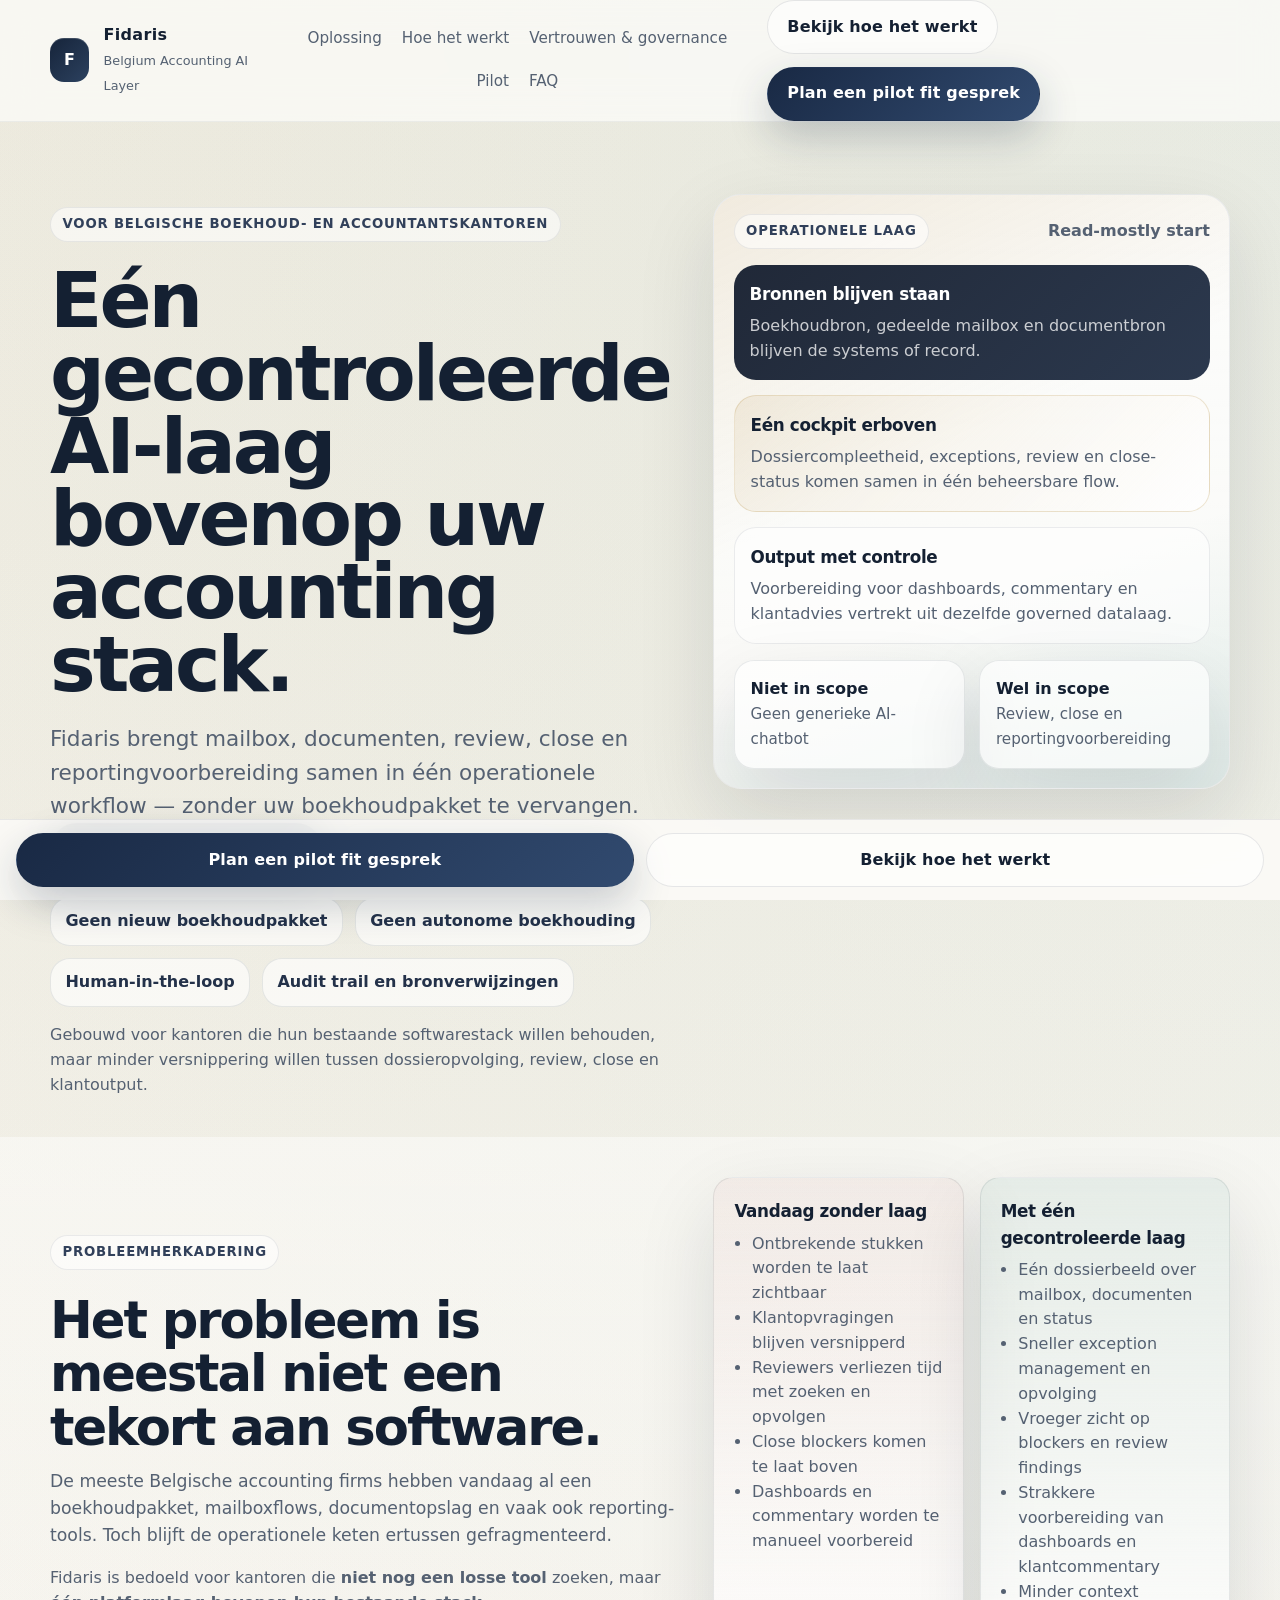
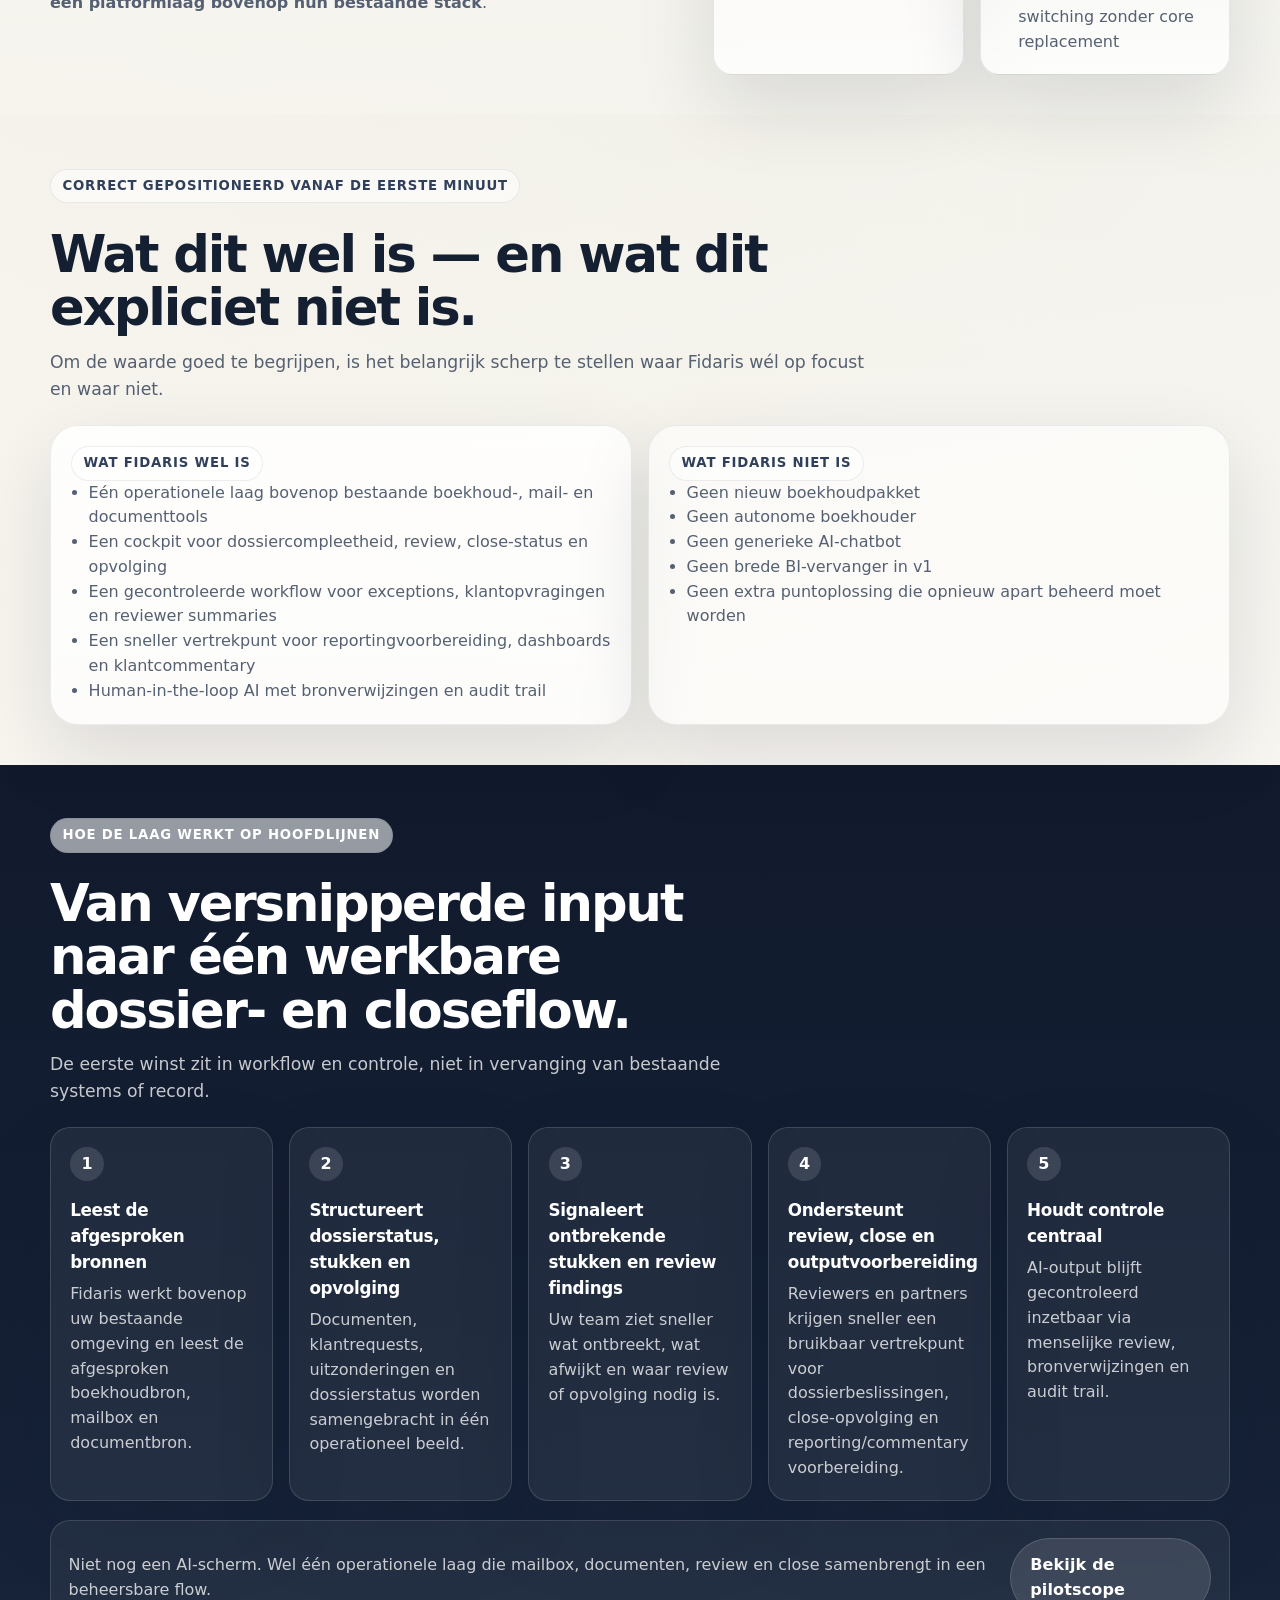
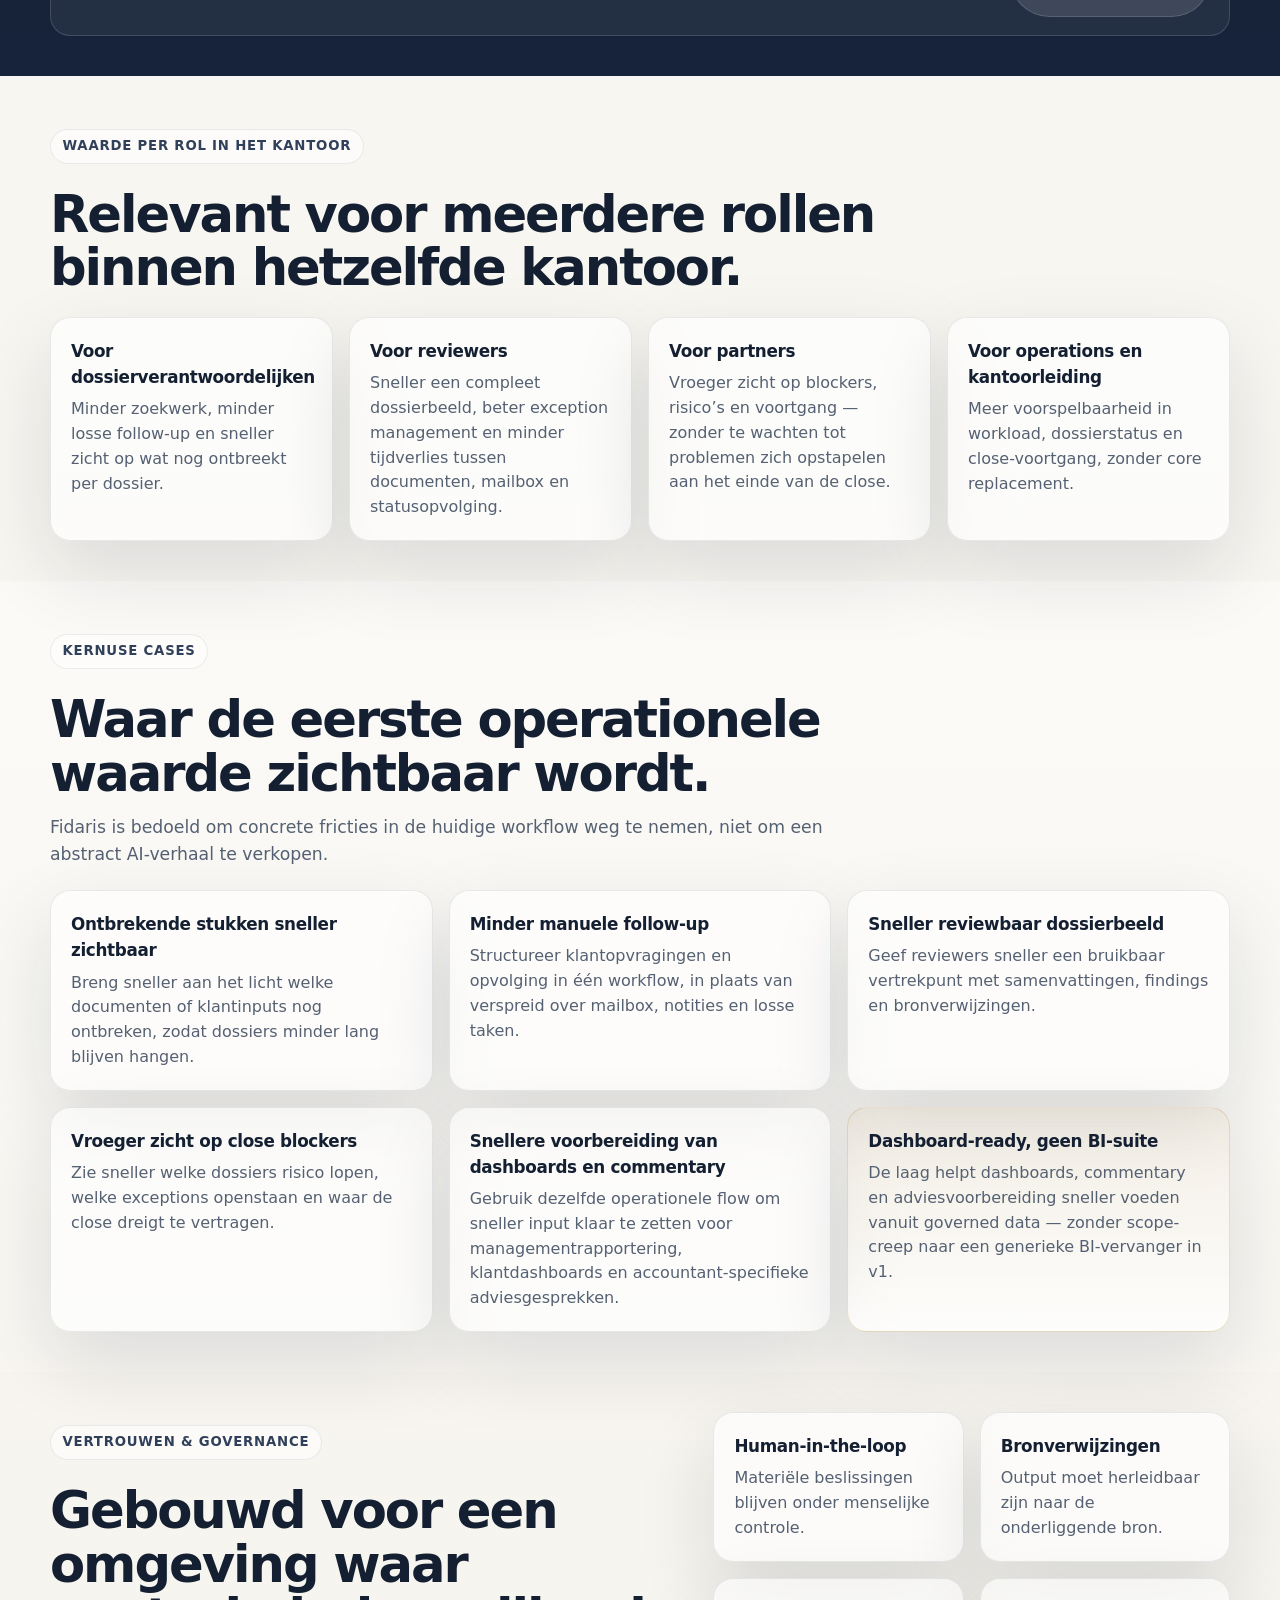
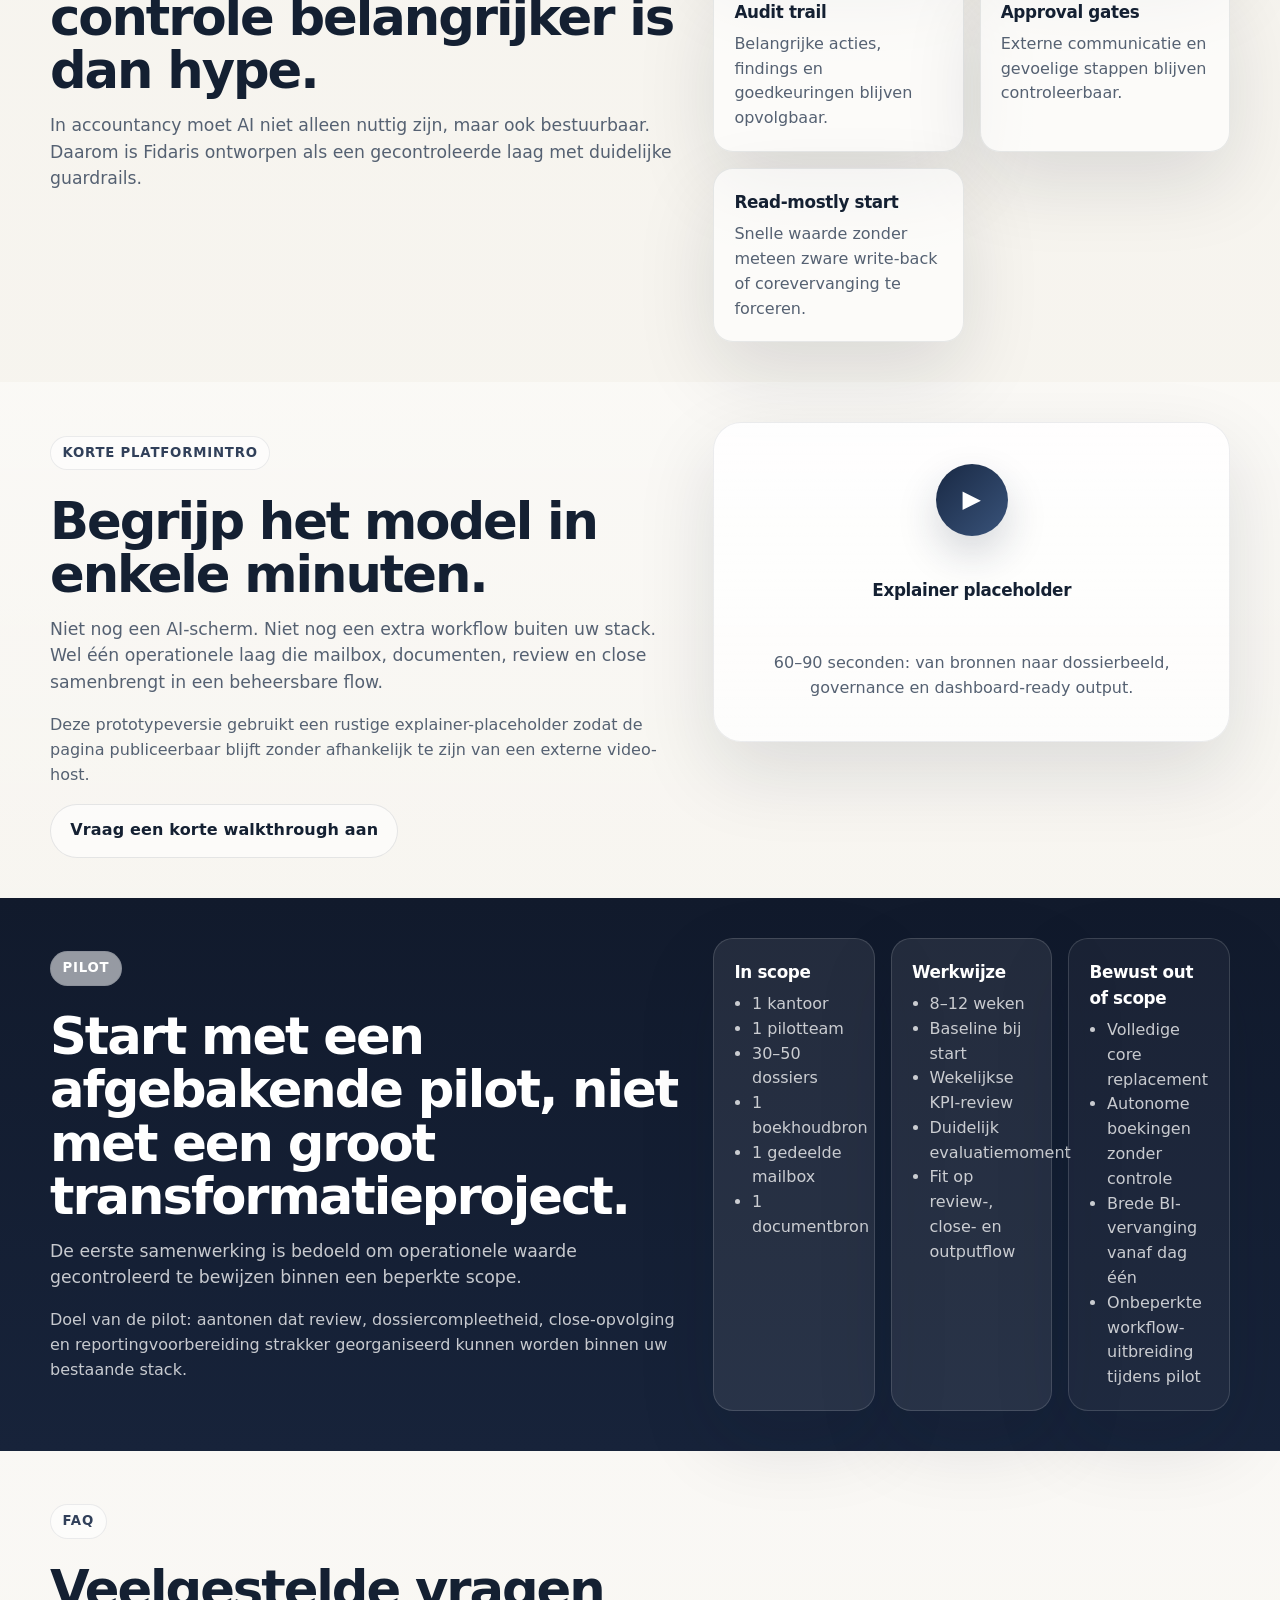
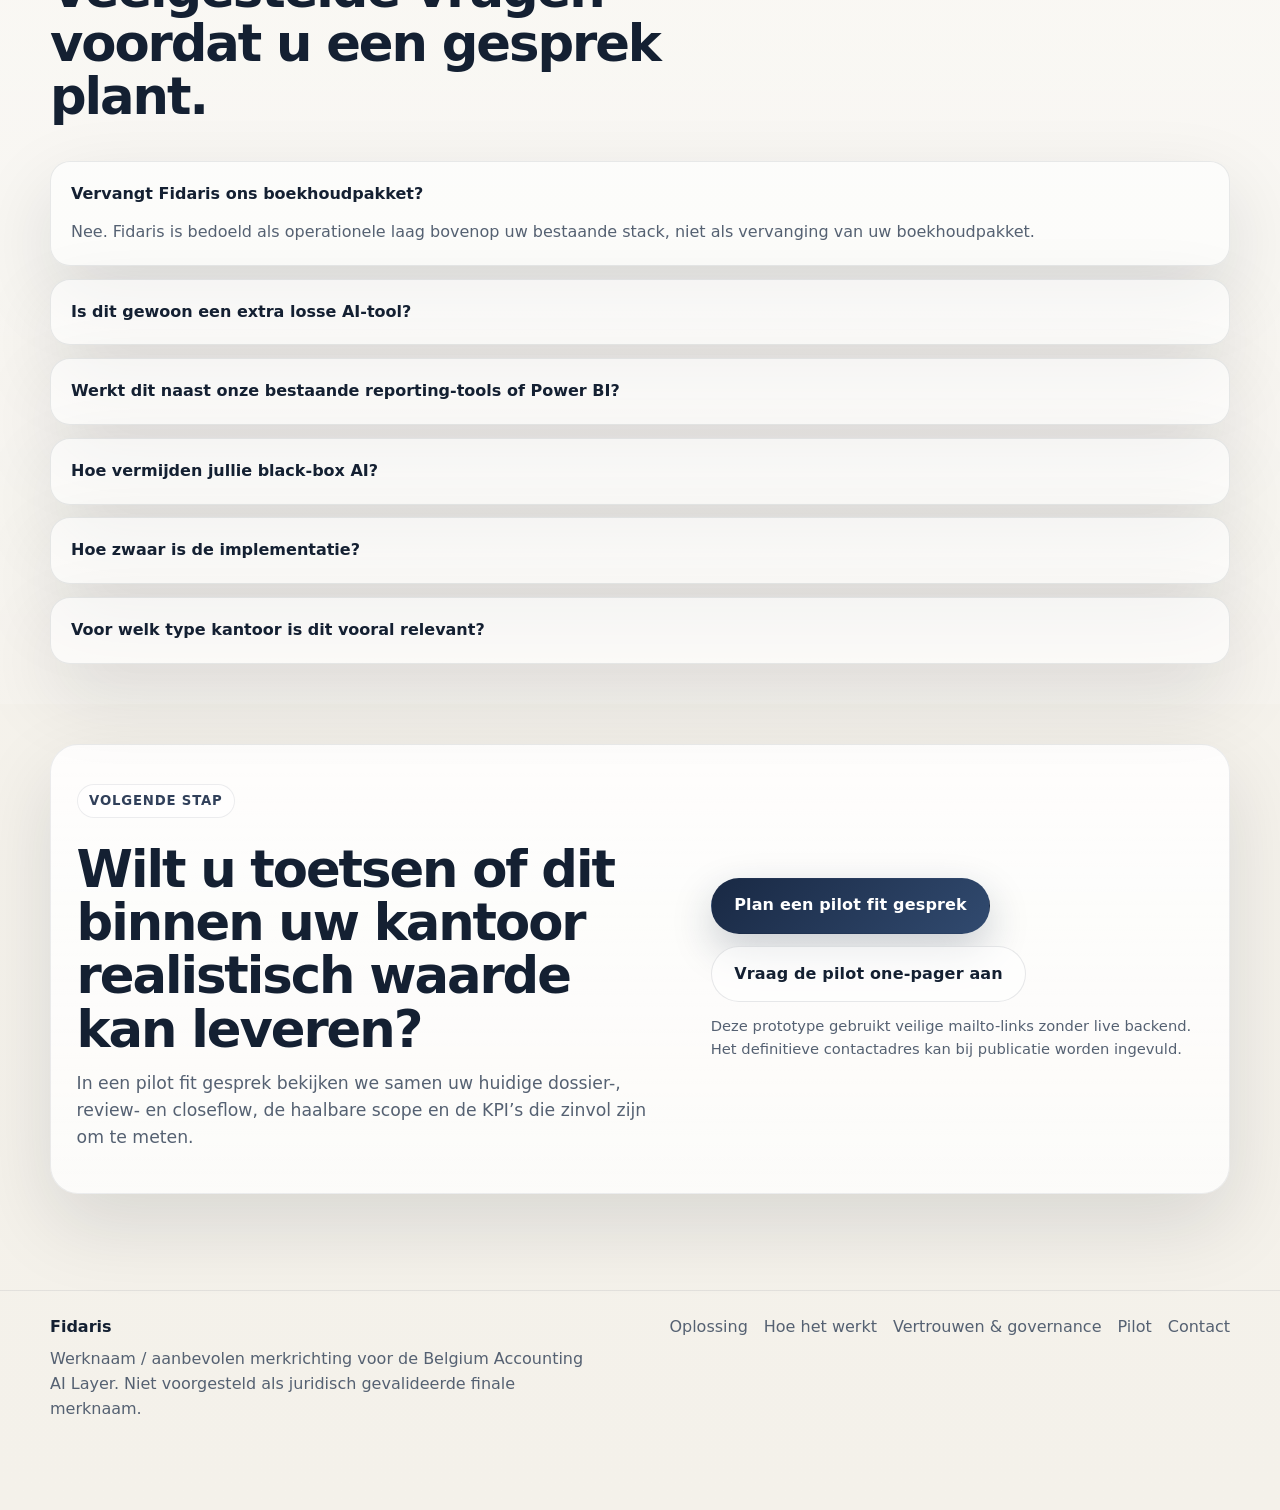
==== index.html @ 8fa81eef "Add Fidaris preview site and strategy assets" ====
<!DOCTYPE html>
<html lang="nl">
<head>
  <meta charset="UTF-8">
  <meta name="viewport" content="width=device-width, initial-scale=1.0">
  <title>Fidaris — België Accounting AI Layer</title>
  <meta name="description" content="Fidaris is de aanbevolen werknaam voor één gecontroleerde AI-laag bovenop de bestaande accounting stack van Belgische boekhoud- en accountantskantoren.">
  <meta name="robots" content="noindex, nofollow, noarchive, nosnippet, noimageindex, notranslate">
  <meta name="theme-color" content="#0d1526">
  <link rel="stylesheet" href="styles.css">
</head>
<body>
  <div class="page-shell">
    <header class="site-header">
      <div class="container header-inner">
        <a class="brand" href="#top" aria-label="Fidaris home">
          <span class="brand-mark">F</span>
          <span>
            <strong>Fidaris</strong>
            <small>Belgium Accounting AI Layer</small>
          </span>
        </a>
        <nav class="site-nav" aria-label="Hoofdnavigatie">
          <a href="#oplossing">Oplossing</a>
          <a href="#werking">Hoe het werkt</a>
          <a href="#governance">Vertrouwen &amp; governance</a>
          <a href="#pilot">Pilot</a>
          <a href="#faq">FAQ</a>
        </nav>
        <div class="header-cta-wrap">
          <a class="button button-secondary" href="#werking">Bekijk hoe het werkt</a>
          <a class="button button-primary" href="#contact">Plan een pilot fit gesprek</a>
        </div>
      </div>
    </header>

    <main id="top">
      <section class="hero-section">
        <div class="container hero-grid">
          <div class="hero-copy">
            <p class="eyebrow">Voor Belgische boekhoud- en accountantskantoren</p>
            <h1>Eén gecontroleerde AI-laag bovenop uw accounting stack.</h1>
            <p class="hero-lead">Fidaris brengt mailbox, documenten, review, close en reportingvoorbereiding samen in één operationele workflow — zonder uw boekhoudpakket te vervangen.</p>
            <div class="hero-actions">
              <a class="button button-primary" href="#contact">Plan een pilot fit gesprek</a>
              <a class="button button-secondary" href="#werking">Bekijk hoe het werkt</a>
            </div>
            <ul class="trust-strip" aria-label="Vertrouwenspunten">
              <li>Geen nieuw boekhoudpakket</li>
              <li>Geen autonome boekhouding</li>
              <li>Human-in-the-loop</li>
              <li>Audit trail en bronverwijzingen</li>
            </ul>
            <p class="hero-support">Gebouwd voor kantoren die hun bestaande softwarestack willen behouden, maar minder versnippering willen tussen dossieropvolging, review, close en klantoutput.</p>
          </div>
          <div class="hero-panel card-premium">
            <div class="signal-row">
              <span class="signal-label">Operationele laag</span>
              <span class="signal-value">Read-mostly start</span>
            </div>
            <div class="workflow-card-stack">
              <article class="mini-card mini-card-dark">
                <h2>Bronnen blijven staan</h2>
                <p>Boekhoudbron, gedeelde mailbox en documentbron blijven de systems of record.</p>
              </article>
              <article class="mini-card accent-card">
                <h2>Eén cockpit erboven</h2>
                <p>Dossiercompleetheid, exceptions, review en close-status komen samen in één beheersbare flow.</p>
              </article>
              <article class="mini-card mini-card-outline">
                <h2>Output met controle</h2>
                <p>Voorbereiding voor dashboards, commentary en klantadvies vertrekt uit dezelfde governed datalaag.</p>
              </article>
            </div>
            <div class="hero-proof-grid">
              <div>
                <strong>Niet in scope</strong>
                <span>Geen generieke AI-chatbot</span>
              </div>
              <div>
                <strong>Wel in scope</strong>
                <span>Review, close en reportingvoorbereiding</span>
              </div>
            </div>
          </div>
        </div>
      </section>

      <section class="section section-muted" id="oplossing">
        <div class="container split-section">
          <div>
            <p class="section-kicker">Probleemherkadering</p>
            <h2>Het probleem is meestal niet een tekort aan software.</h2>
            <p class="section-lead">De meeste Belgische accounting firms hebben vandaag al een boekhoudpakket, mailboxflows, documentopslag en vaak ook reporting-tools. Toch blijft de operationele keten ertussen gefragmenteerd.</p>
            <p class="section-body">Fidaris is bedoeld voor kantoren die <strong>niet nog een losse tool</strong> zoeken, maar <strong>één platformlaag bovenop hun bestaande stack</strong>.</p>
          </div>
          <div class="comparison-grid">
            <article class="comparison-card comparison-card-warning">
              <h3>Vandaag zonder laag</h3>
              <ul>
                <li>Ontbrekende stukken worden te laat zichtbaar</li>
                <li>Klantopvragingen blijven versnipperd</li>
                <li>Reviewers verliezen tijd met zoeken en opvolgen</li>
                <li>Close blockers komen te laat boven</li>
                <li>Dashboards en commentary worden te manueel voorbereid</li>
              </ul>
            </article>
            <article class="comparison-card comparison-card-success">
              <h3>Met één gecontroleerde laag</h3>
              <ul>
                <li>Eén dossierbeeld over mailbox, documenten en status</li>
                <li>Sneller exception management en opvolging</li>
                <li>Vroeger zicht op blockers en review findings</li>
                <li>Strakkere voorbereiding van dashboards en klantcommentary</li>
                <li>Minder context switching zonder core replacement</li>
              </ul>
            </article>
          </div>
        </div>
      </section>

      <section class="section">
        <div class="container">
          <div class="section-heading">
            <p class="section-kicker">Correct gepositioneerd vanaf de eerste minuut</p>
            <h2>Wat dit wel is — en wat dit expliciet niet is.</h2>
            <p class="section-lead">Om de waarde goed te begrijpen, is het belangrijk scherp te stellen waar Fidaris wél op focust en waar niet.</p>
          </div>
          <div class="is-isnot-grid">
            <article class="value-card card-premium">
              <span class="card-tag">Wat Fidaris wel is</span>
              <ul>
                <li>Eén operationele laag bovenop bestaande boekhoud-, mail- en documenttools</li>
                <li>Een cockpit voor dossiercompleetheid, review, close-status en opvolging</li>
                <li>Een gecontroleerde workflow voor exceptions, klantopvragingen en reviewer summaries</li>
                <li>Een sneller vertrekpunt voor reportingvoorbereiding, dashboards en klantcommentary</li>
                <li>Human-in-the-loop AI met bronverwijzingen en audit trail</li>
              </ul>
            </article>
            <article class="value-card card-premium card-plain">
              <span class="card-tag">Wat Fidaris niet is</span>
              <ul>
                <li>Geen nieuw boekhoudpakket</li>
                <li>Geen autonome boekhouder</li>
                <li>Geen generieke AI-chatbot</li>
                <li>Geen brede BI-vervanger in v1</li>
                <li>Geen extra puntoplossing die opnieuw apart beheerd moet worden</li>
              </ul>
            </article>
          </div>
        </div>
      </section>

      <section class="section section-dark" id="werking">
        <div class="container">
          <div class="section-heading narrow light-copy">
            <p class="section-kicker">Hoe de laag werkt op hoofdlijnen</p>
            <h2>Van versnipperde input naar één werkbare dossier- en closeflow.</h2>
            <p class="section-lead">De eerste winst zit in workflow en controle, niet in vervanging van bestaande systems of record.</p>
          </div>
          <div class="steps-grid">
            <article class="step-card">
              <span>1</span>
              <h3>Leest de afgesproken bronnen</h3>
              <p>Fidaris werkt bovenop uw bestaande omgeving en leest de afgesproken boekhoudbron, mailbox en documentbron.</p>
            </article>
            <article class="step-card">
              <span>2</span>
              <h3>Structureert dossierstatus, stukken en opvolging</h3>
              <p>Documenten, klantrequests, uitzonderingen en dossierstatus worden samengebracht in één operationeel beeld.</p>
            </article>
            <article class="step-card">
              <span>3</span>
              <h3>Signaleert ontbrekende stukken en review findings</h3>
              <p>Uw team ziet sneller wat ontbreekt, wat afwijkt en waar review of opvolging nodig is.</p>
            </article>
            <article class="step-card">
              <span>4</span>
              <h3>Ondersteunt review, close en outputvoorbereiding</h3>
              <p>Reviewers en partners krijgen sneller een bruikbaar vertrekpunt voor dossierbeslissingen, close-opvolging en reporting/commentary voorbereiding.</p>
            </article>
            <article class="step-card">
              <span>5</span>
              <h3>Houdt controle centraal</h3>
              <p>AI-output blijft gecontroleerd inzetbaar via menselijke review, bronverwijzingen en audit trail.</p>
            </article>
          </div>
          <div class="micro-cta-bar">
            <p>Niet nog een AI-scherm. Wel één operationele laag die mailbox, documenten, review en close samenbrengt in een beheersbare flow.</p>
            <a class="button button-light" href="#pilot">Bekijk de pilotscope</a>
          </div>
        </div>
      </section>

      <section class="section">
        <div class="container">
          <div class="section-heading">
            <p class="section-kicker">Waarde per rol in het kantoor</p>
            <h2>Relevant voor meerdere rollen binnen hetzelfde kantoor.</h2>
          </div>
          <div class="role-grid">
            <article class="role-card">
              <h3>Voor dossierverantwoordelijken</h3>
              <p>Minder zoekwerk, minder losse follow-up en sneller zicht op wat nog ontbreekt per dossier.</p>
            </article>
            <article class="role-card">
              <h3>Voor reviewers</h3>
              <p>Sneller een compleet dossierbeeld, beter exception management en minder tijdverlies tussen documenten, mailbox en statusopvolging.</p>
            </article>
            <article class="role-card">
              <h3>Voor partners</h3>
              <p>Vroeger zicht op blockers, risico’s en voortgang — zonder te wachten tot problemen zich opstapelen aan het einde van de close.</p>
            </article>
            <article class="role-card">
              <h3>Voor operations en kantoorleiding</h3>
              <p>Meer voorspelbaarheid in workload, dossierstatus en close-voortgang, zonder core replacement.</p>
            </article>
          </div>
        </div>
      </section>

      <section class="section section-muted">
        <div class="container">
          <div class="section-heading">
            <p class="section-kicker">Kernuse cases</p>
            <h2>Waar de eerste operationele waarde zichtbaar wordt.</h2>
            <p class="section-lead">Fidaris is bedoeld om concrete fricties in de huidige workflow weg te nemen, niet om een abstract AI-verhaal te verkopen.</p>
          </div>
          <div class="use-case-grid">
            <article class="use-case-card">
              <h3>Ontbrekende stukken sneller zichtbaar</h3>
              <p>Breng sneller aan het licht welke documenten of klantinputs nog ontbreken, zodat dossiers minder lang blijven hangen.</p>
            </article>
            <article class="use-case-card">
              <h3>Minder manuele follow-up</h3>
              <p>Structureer klantopvragingen en opvolging in één workflow, in plaats van verspreid over mailbox, notities en losse taken.</p>
            </article>
            <article class="use-case-card">
              <h3>Sneller reviewbaar dossierbeeld</h3>
              <p>Geef reviewers sneller een bruikbaar vertrekpunt met samenvattingen, findings en bronverwijzingen.</p>
            </article>
            <article class="use-case-card">
              <h3>Vroeger zicht op close blockers</h3>
              <p>Zie sneller welke dossiers risico lopen, welke exceptions openstaan en waar de close dreigt te vertragen.</p>
            </article>
            <article class="use-case-card">
              <h3>Snellere voorbereiding van dashboards en commentary</h3>
              <p>Gebruik dezelfde operationele flow om sneller input klaar te zetten voor managementrapportering, klantdashboards en accountant-specifieke adviesgesprekken.</p>
            </article>
            <article class="use-case-card use-case-card-highlight">
              <h3>Dashboard-ready, geen BI-suite</h3>
              <p>De laag helpt dashboards, commentary en adviesvoorbereiding sneller voeden vanuit governed data — zonder scope-creep naar een generieke BI-vervanger in v1.</p>
            </article>
          </div>
        </div>
      </section>

      <section class="section" id="governance">
        <div class="container governance-layout">
          <div>
            <p class="section-kicker">Vertrouwen &amp; governance</p>
            <h2>Gebouwd voor een omgeving waar controle belangrijker is dan hype.</h2>
            <p class="section-lead">In accountancy moet AI niet alleen nuttig zijn, maar ook bestuurbaar. Daarom is Fidaris ontworpen als een gecontroleerde laag met duidelijke guardrails.</p>
          </div>
          <div class="governance-grid">
            <article class="governance-card">
              <h3>Human-in-the-loop</h3>
              <p>Materiële beslissingen blijven onder menselijke controle.</p>
            </article>
            <article class="governance-card">
              <h3>Bronverwijzingen</h3>
              <p>Output moet herleidbaar zijn naar de onderliggende bron.</p>
            </article>
            <article class="governance-card">
              <h3>Audit trail</h3>
              <p>Belangrijke acties, findings en goedkeuringen blijven opvolgbaar.</p>
            </article>
            <article class="governance-card">
              <h3>Approval gates</h3>
              <p>Externe communicatie en gevoelige stappen blijven controleerbaar.</p>
            </article>
            <article class="governance-card">
              <h3>Read-mostly start</h3>
              <p>Snelle waarde zonder meteen zware write-back of corevervanging te forceren.</p>
            </article>
          </div>
        </div>
      </section>

      <section class="section section-muted video-section">
        <div class="container video-layout">
          <div>
            <p class="section-kicker">Korte platformintro</p>
            <h2>Begrijp het model in enkele minuten.</h2>
            <p class="section-lead">Niet nog een AI-scherm. Niet nog een extra workflow buiten uw stack. Wel één operationele laag die mailbox, documenten, review en close samenbrengt in een beheersbare flow.</p>
            <p class="section-body">Deze prototypeversie gebruikt een rustige explainer-placeholder zodat de pagina publiceerbaar blijft zonder afhankelijk te zijn van een externe video-host.</p>
            <a class="button button-secondary" href="#contact">Vraag een korte walkthrough aan</a>
          </div>
          <div class="video-placeholder card-premium" aria-label="Placeholder voor explainer video">
            <div class="video-play">▶</div>
            <strong>Explainer placeholder</strong>
            <span>60–90 seconden: van bronnen naar dossierbeeld, governance en dashboard-ready output.</span>
          </div>
        </div>
      </section>

      <section class="section section-dark" id="pilot">
        <div class="container pilot-layout">
          <div class="light-copy">
            <p class="section-kicker">Pilot</p>
            <h2>Start met een afgebakende pilot, niet met een groot transformatieproject.</h2>
            <p class="section-lead">De eerste samenwerking is bedoeld om operationele waarde gecontroleerd te bewijzen binnen een beperkte scope.</p>
            <p class="section-body">Doel van de pilot: aantonen dat review, dossiercompleetheid, close-opvolging en reportingvoorbereiding strakker georganiseerd kunnen worden binnen uw bestaande stack.</p>
          </div>
          <div class="pilot-card-grid">
            <article class="pilot-card">
              <strong>In scope</strong>
              <ul>
                <li>1 kantoor</li>
                <li>1 pilotteam</li>
                <li>30–50 dossiers</li>
                <li>1 boekhoudbron</li>
                <li>1 gedeelde mailbox</li>
                <li>1 documentbron</li>
              </ul>
            </article>
            <article class="pilot-card">
              <strong>Werkwijze</strong>
              <ul>
                <li>8–12 weken</li>
                <li>Baseline bij start</li>
                <li>Wekelijkse KPI-review</li>
                <li>Duidelijk evaluatiemoment</li>
                <li>Fit op review-, close- en outputflow</li>
              </ul>
            </article>
            <article class="pilot-card pilot-card-out">
              <strong>Bewust out of scope</strong>
              <ul>
                <li>Volledige core replacement</li>
                <li>Autonome boekingen zonder controle</li>
                <li>Brede BI-vervanging vanaf dag één</li>
                <li>Onbeperkte workflow-uitbreiding tijdens pilot</li>
              </ul>
            </article>
          </div>
        </div>
      </section>

      <section class="section section-muted" id="faq">
        <div class="container faq-layout">
          <div class="section-heading narrow">
            <p class="section-kicker">FAQ</p>
            <h2>Veelgestelde vragen voordat u een gesprek plant.</h2>
          </div>
          <div class="faq-list">
            <details open>
              <summary>Vervangt Fidaris ons boekhoudpakket?</summary>
              <p>Nee. Fidaris is bedoeld als operationele laag bovenop uw bestaande stack, niet als vervanging van uw boekhoudpakket.</p>
            </details>
            <details>
              <summary>Is dit gewoon een extra losse AI-tool?</summary>
              <p>Nee. De propositie is net om minder versnippering te creëren door mailbox, documenten, review en close in één workflow samen te brengen.</p>
            </details>
            <details>
              <summary>Werkt dit naast onze bestaande reporting-tools of Power BI?</summary>
              <p>Ja. In v1 positioneren we Fidaris niet als brede BI-vervanger, maar als laag die de input naar dashboards en commentary sneller en consistenter helpt voorbereiden.</p>
            </details>
            <details>
              <summary>Hoe vermijden jullie black-box AI?</summary>
              <p>Door te werken met human-in-the-loop, bronverwijzingen, audit trail, approval flows en een gecontroleerde scope.</p>
            </details>
            <details>
              <summary>Hoe zwaar is de implementatie?</summary>
              <p>De eerste stap is bewust beperkt: 1 team, 30–50 dossiers, 1 bron per type en een afgebakende pilot van 8–12 weken.</p>
            </details>
            <details>
              <summary>Voor welk type kantoor is dit vooral relevant?</summary>
              <p>Voor Belgische boekhoud- en accountantskantoren met een bestaande stack die review-, close- en opvolgingsfrictie willen verminderen zonder core replacement.</p>
            </details>
          </div>
        </div>
      </section>

      <section class="section final-cta-section" id="contact">
        <div class="container final-cta-layout card-premium">
          <div>
            <p class="section-kicker">Volgende stap</p>
            <h2>Wilt u toetsen of dit binnen uw kantoor realistisch waarde kan leveren?</h2>
            <p class="section-lead">In een pilot fit gesprek bekijken we samen uw huidige dossier-, review- en closeflow, de haalbare scope en de KPI’s die zinvol zijn om te meten.</p>
          </div>
          <div class="final-cta-actions">
            <a class="button button-primary button-large" href="mailto:?subject=Pilot%20fit%20gesprek%20Fidaris&body=Wij%20willen%20graag%20een%20pilot%20fit%20gesprek%20inplannen.">Plan een pilot fit gesprek</a>
            <a class="button button-secondary button-large" href="mailto:?subject=Pilot%20one-pager%20Fidaris&body=Graag%20ontvangen%20wij%20de%20pilot%20one-pager.">Vraag de pilot one-pager aan</a>
            <p class="contact-note">Deze prototype gebruikt veilige mailto-links zonder live backend. Het definitieve contactadres kan bij publicatie worden ingevuld.</p>
          </div>
        </div>
      </section>
    </main>

    <footer class="site-footer">
      <div class="container footer-inner">
        <div>
          <strong>Fidaris</strong>
          <p>Werknaam / aanbevolen merkrichting voor de Belgium Accounting AI Layer. Niet voorgesteld als juridisch gevalideerde finale merknaam.</p>
        </div>
        <div class="footer-links">
          <a href="#oplossing">Oplossing</a>
          <a href="#werking">Hoe het werkt</a>
          <a href="#governance">Vertrouwen &amp; governance</a>
          <a href="#pilot">Pilot</a>
          <a href="#contact">Contact</a>
        </div>
      </div>
      <div class="deploy-marker" aria-hidden="true">deploy-marker-2026-06-07-fidaris-v1</div>
    </footer>

    <div class="sticky-mobile-cta">
      <a class="button button-primary" href="#contact">Plan een pilot fit gesprek</a>
      <a class="button button-secondary" href="#werking">Bekijk hoe het werkt</a>
    </div>
  </div>
</body>
</html>
---- styles.css ----
:root {
  --bg: #f4f1ea;
  --surface: rgba(255, 255, 255, 0.72);
  --surface-strong: #ffffff;
  --surface-soft: #f7f3ed;
  --surface-dark: #111a2c;
  --surface-dark-2: #17233a;
  --text: #142032;
  --muted: #556172;
  --muted-light: #93a0b2;
  --line: rgba(20, 32, 50, 0.09);
  --line-light: rgba(255, 255, 255, 0.14);
  --gold: #b99247;
  --gold-soft: rgba(185, 146, 71, 0.14);
  --teal: #2c8477;
  --teal-soft: rgba(44, 132, 119, 0.12);
  --danger-soft: rgba(184, 73, 73, 0.1);
  --shadow: 0 30px 80px rgba(13, 21, 38, 0.12);
  --radius-lg: 28px;
  --radius-md: 20px;
  --radius-sm: 14px;
  --container: 1180px;
}

* {
  box-sizing: border-box;
}

html {
  scroll-behavior: smooth;
}

body {
  margin: 0;
  font-family: Inter, ui-sans-serif, system-ui, -apple-system, BlinkMacSystemFont, "Segoe UI", sans-serif;
  color: var(--text);
  background:
    radial-gradient(circle at top left, rgba(185, 146, 71, 0.12), transparent 36%),
    radial-gradient(circle at top right, rgba(44, 132, 119, 0.08), transparent 30%),
    linear-gradient(180deg, #fbfaf7 0%, var(--bg) 100%);
  line-height: 1.55;
}

img {
  max-width: 100%;
}

a {
  color: inherit;
  text-decoration: none;
}

button,
input,
textarea,
select {
  font: inherit;
}

.page-shell {
  position: relative;
}

.container {
  width: min(calc(100% - 2rem), var(--container));
  margin: 0 auto;
}

.site-header {
  position: sticky;
  top: 0;
  z-index: 30;
  backdrop-filter: blur(18px);
  background: rgba(251, 250, 247, 0.82);
  border-bottom: 1px solid rgba(20, 32, 50, 0.06);
}

.header-inner {
  display: flex;
  align-items: center;
  justify-content: space-between;
  gap: 1rem;
  min-height: 84px;
}

.brand {
  display: inline-flex;
  align-items: center;
  gap: 0.9rem;
  min-width: 0;
}

.brand strong {
  display: block;
  font-size: 1rem;
  letter-spacing: 0.02em;
}

.brand small {
  color: var(--muted);
  font-size: 0.8rem;
}

.brand-mark {
  width: 44px;
  height: 44px;
  display: grid;
  place-items: center;
  border-radius: 14px;
  background: linear-gradient(135deg, #16243a 0%, #2c415f 100%);
  color: #fff;
  font-weight: 800;
  box-shadow: inset 0 1px 0 rgba(255,255,255,0.15);
}

.site-nav {
  display: inline-flex;
  align-items: center;
  gap: 1.25rem;
  flex-wrap: wrap;
  justify-content: center;
}

.site-nav a {
  color: var(--muted);
  font-size: 0.95rem;
}

.site-nav a:hover,
.footer-links a:hover {
  color: var(--text);
}

.header-cta-wrap,
.hero-actions,
.final-cta-actions,
.sticky-mobile-cta {
  display: flex;
  gap: 0.8rem;
  flex-wrap: wrap;
}

.button {
  display: inline-flex;
  align-items: center;
  justify-content: center;
  min-height: 50px;
  padding: 0.85rem 1.2rem;
  border-radius: 999px;
  border: 1px solid transparent;
  font-weight: 700;
  letter-spacing: 0.01em;
  transition: transform 140ms ease, box-shadow 140ms ease, border-color 140ms ease, background 140ms ease;
}

.button:hover {
  transform: translateY(-1px);
}

.button-primary {
  background: linear-gradient(135deg, #192944 0%, #314a6f 100%);
  color: #fff;
  box-shadow: 0 16px 40px rgba(25, 41, 68, 0.22);
}

.button-secondary {
  background: rgba(255, 255, 255, 0.58);
  color: var(--text);
  border-color: rgba(20, 32, 50, 0.1);
}

.button-light {
  background: rgba(255, 255, 255, 0.12);
  color: #fff;
  border-color: rgba(255,255,255,0.14);
}

.button-large {
  min-height: 56px;
  padding-inline: 1.4rem;
}

.hero-section {
  padding: 4.5rem 0 2.5rem;
}

.hero-grid,
.split-section,
.video-layout,
.pilot-layout,
.final-cta-layout,
.governance-layout {
  display: grid;
  grid-template-columns: minmax(0, 1.1fr) minmax(320px, 0.9fr);
  gap: 2rem;
  align-items: start;
}

.hero-copy h1,
.section h2 {
  margin: 0;
  letter-spacing: -0.04em;
}

.hero-copy h1 {
  font-size: clamp(2.7rem, 6vw, 5.3rem);
  line-height: 0.95;
  max-width: 12ch;
  margin-top: 0.6rem;
}

.hero-lead,
.section-lead,
.section-body,
.hero-support,
.site-footer p,
.contact-note,
summary,
details p {
  color: var(--muted);
}

.hero-lead {
  font-size: clamp(1.1rem, 2vw, 1.35rem);
  max-width: 38rem;
  margin: 1.25rem 0 0;
}

.hero-support {
  margin: 1rem 0 0;
  max-width: 42rem;
}

.eyebrow,
.section-kicker,
.card-tag,
.signal-label {
  display: inline-flex;
  align-items: center;
  gap: 0.45rem;
  padding: 0.38rem 0.72rem;
  border-radius: 999px;
  background: rgba(255,255,255,0.56);
  border: 1px solid rgba(20, 32, 50, 0.08);
  color: #31405a;
  font-size: 0.83rem;
  font-weight: 700;
  letter-spacing: 0.06em;
  text-transform: uppercase;
}

.trust-strip {
  list-style: none;
  padding: 0;
  margin: 1.25rem 0 0;
  display: flex;
  flex-wrap: wrap;
  gap: 0.75rem;
}

.trust-strip li,
.hero-proof-grid div,
.governance-card,
.role-card,
.use-case-card,
.pilot-card,
.faq-list details,
.comparison-card,
.step-card {
  border: 1px solid var(--line);
  border-radius: var(--radius-md);
  background: rgba(255, 255, 255, 0.62);
  box-shadow: var(--shadow);
}

.trust-strip li {
  padding: 0.7rem 0.9rem;
  font-weight: 600;
  color: #233149;
  box-shadow: none;
}

.card-premium {
  border: 1px solid rgba(20, 32, 50, 0.08);
  border-radius: var(--radius-lg);
  background: linear-gradient(180deg, rgba(255,255,255,0.86) 0%, rgba(255,255,255,0.72) 100%);
  box-shadow: var(--shadow);
}

.hero-panel {
  padding: 1.2rem;
  position: relative;
  overflow: hidden;
}

.hero-panel::before {
  content: "";
  position: absolute;
  inset: 0;
  background: linear-gradient(155deg, rgba(185, 146, 71, 0.16), transparent 44%), linear-gradient(340deg, rgba(44, 132, 119, 0.12), transparent 36%);
  pointer-events: none;
}

.signal-row,
.hero-proof-grid {
  position: relative;
  z-index: 1;
}

.signal-row {
  display: flex;
  justify-content: space-between;
  align-items: center;
  gap: 1rem;
  margin-bottom: 1rem;
}

.signal-value {
  color: var(--muted);
  font-weight: 600;
}

.workflow-card-stack {
  position: relative;
  z-index: 1;
  display: grid;
  gap: 0.9rem;
}

.mini-card {
  padding: 1rem 1rem 1.05rem;
  border-radius: 22px;
}

.mini-card h2,
.value-card h3,
.role-card h3,
.use-case-card h3,
.comparison-card h3,
.step-card h3,
.governance-card h3,
.pilot-card strong,
.video-placeholder strong {
  margin: 0 0 0.45rem;
  font-size: 1.05rem;
  letter-spacing: -0.02em;
}

.mini-card p,
.value-card li,
.role-card p,
.use-case-card p,
.comparison-card li,
.step-card p,
.governance-card p,
.pilot-card li,
.video-placeholder span {
  margin: 0;
  color: var(--muted);
}

.mini-card-dark {
  background: linear-gradient(135deg, rgba(19, 28, 45, 0.94), rgba(26, 40, 63, 0.92));
  color: #fff;
}

.mini-card-dark p {
  color: rgba(255,255,255,0.76);
}

.accent-card {
  background: linear-gradient(135deg, rgba(185, 146, 71, 0.12), rgba(255, 255, 255, 0.82));
  border: 1px solid rgba(185, 146, 71, 0.24);
}

.mini-card-outline {
  background: rgba(255, 255, 255, 0.55);
  border: 1px solid rgba(20, 32, 50, 0.08);
}

.hero-proof-grid {
  display: grid;
  grid-template-columns: repeat(2, minmax(0, 1fr));
  gap: 0.9rem;
  margin-top: 1rem;
}

.hero-proof-grid div {
  padding: 1rem;
}

.hero-proof-grid strong,
.pilot-card strong {
  display: block;
}

.hero-proof-grid span {
  color: var(--muted);
  font-size: 0.95rem;
}

.section {
  padding: 2.5rem 0;
}

.section-muted {
  background: linear-gradient(180deg, rgba(255,255,255,0.46) 0%, rgba(255,255,255,0.16) 100%);
}

.section-dark {
  background: linear-gradient(180deg, var(--surface-dark) 0%, var(--surface-dark-2) 100%);
  color: #fff;
}

.light-copy .section-kicker,
.section-dark .section-kicker,
.button-light,
.section-dark .step-card,
.section-dark .micro-cta-bar,
.section-dark .pilot-card {
  color: #fff;
}

.light-copy .section-lead,
.light-copy .section-body,
.section-dark .step-card p,
.section-dark .pilot-card li,
.section-dark .micro-cta-bar p {
  color: rgba(255,255,255,0.76);
}

.section-heading {
  max-width: 52rem;
  margin-bottom: 1.4rem;
}

.section-heading.narrow {
  max-width: 44rem;
}

.section h2 {
  font-size: clamp(2rem, 4vw, 3.3rem);
  line-height: 1.04;
  margin-top: 0.7rem;
}

.section-lead {
  font-size: 1.08rem;
  margin-top: 0.9rem;
}

.section-body {
  margin-top: 0.9rem;
}

.split-section {
  align-items: center;
}

.comparison-grid,
.is-isnot-grid,
.role-grid,
.use-case-grid,
.governance-grid,
.pilot-card-grid {
  display: grid;
  gap: 1rem;
}

.comparison-grid,
.is-isnot-grid {
  grid-template-columns: repeat(2, minmax(0, 1fr));
}

.role-grid,
.use-case-grid {
  grid-template-columns: repeat(4, minmax(0, 1fr));
}

.use-case-grid {
  grid-template-columns: repeat(3, minmax(0, 1fr));
}

.governance-grid {
  grid-template-columns: repeat(2, minmax(0, 1fr));
}

.pilot-card-grid {
  grid-template-columns: repeat(3, minmax(0, 1fr));
}

.comparison-card,
.value-card,
.role-card,
.use-case-card,
.governance-card,
.pilot-card,
.faq-list details {
  padding: 1.25rem;
}

.comparison-card ul,
.value-card ul,
.pilot-card ul {
  margin: 0;
  padding-left: 1.1rem;
}

.value-card.card-plain {
  background: rgba(255,255,255,0.56);
}

.comparison-card-warning {
  background: linear-gradient(180deg, rgba(184, 73, 73, 0.06) 0%, rgba(255,255,255,0.8) 100%);
}

.comparison-card-success {
  background: linear-gradient(180deg, rgba(44, 132, 119, 0.08) 0%, rgba(255,255,255,0.8) 100%);
}

.steps-grid {
  display: grid;
  grid-template-columns: repeat(5, minmax(0, 1fr));
  gap: 1rem;
}

.step-card {
  padding: 1.2rem;
  background: rgba(255,255,255,0.06);
  border-color: var(--line-light);
}

.step-card span {
  width: 2.1rem;
  height: 2.1rem;
  display: grid;
  place-items: center;
  border-radius: 999px;
  background: rgba(255,255,255,0.12);
  color: #fff;
  font-weight: 800;
  margin-bottom: 1rem;
}

.micro-cta-bar {
  margin-top: 1.2rem;
  display: flex;
  align-items: center;
  justify-content: space-between;
  gap: 1rem;
  padding: 1rem 1.1rem;
  border-radius: var(--radius-md);
  border: 1px solid var(--line-light);
  background: rgba(255,255,255,0.06);
}

.use-case-card-highlight {
  border-color: rgba(185, 146, 71, 0.26);
  background: linear-gradient(180deg, rgba(185, 146, 71, 0.08) 0%, rgba(255,255,255,0.72) 100%);
}

.video-placeholder {
  min-height: 320px;
  display: grid;
  place-items: center;
  text-align: center;
  padding: 1.5rem;
  gap: 0.5rem;
}

.video-play {
  width: 72px;
  height: 72px;
  border-radius: 999px;
  display: grid;
  place-items: center;
  background: linear-gradient(135deg, #192944 0%, #39537a 100%);
  color: #fff;
  font-size: 1.5rem;
  box-shadow: 0 18px 40px rgba(25, 41, 68, 0.18);
}

.pilot-card {
  background: rgba(255,255,255,0.08);
  border-color: var(--line-light);
}

.pilot-card-out {
  background: rgba(255,255,255,0.04);
}

.faq-layout {
  display: grid;
  gap: 1rem;
}

.faq-list {
  display: grid;
  gap: 0.8rem;
}

summary {
  cursor: pointer;
  list-style: none;
  font-weight: 700;
  color: var(--text);
}

summary::-webkit-details-marker {
  display: none;
}

details p {
  margin: 0.8rem 0 0;
}

.final-cta-section {
  padding-bottom: 6rem;
}

.final-cta-layout {
  padding: 1.6rem;
  align-items: center;
}

.contact-note {
  margin: 0;
  font-size: 0.92rem;
}

.site-footer {
  border-top: 1px solid rgba(20, 32, 50, 0.08);
  padding: 1.5rem 0 5.5rem;
}

.footer-inner {
  display: flex;
  justify-content: space-between;
  gap: 2rem;
  align-items: flex-start;
}

.footer-inner p {
  max-width: 34rem;
  margin: 0.45rem 0 0;
}

.footer-links {
  display: flex;
  flex-wrap: wrap;
  gap: 1rem;
  color: var(--muted);
}

.deploy-marker {
  position: absolute;
  left: -9999px;
  opacity: 0;
}

.sticky-mobile-cta {
  position: fixed;
  left: 0;
  right: 0;
  bottom: 0;
  z-index: 35;
  justify-content: center;
  padding: 0.8rem 1rem calc(0.8rem + env(safe-area-inset-bottom));
  background: rgba(251, 250, 247, 0.92);
  border-top: 1px solid rgba(20, 32, 50, 0.08);
  backdrop-filter: blur(16px);
}

.sticky-mobile-cta .button {
  flex: 1 1 220px;
}

@media (max-width: 1120px) {
  .header-inner,
  .footer-inner,
  .micro-cta-bar,
  .hero-grid,
  .split-section,
  .video-layout,
  .pilot-layout,
  .final-cta-layout,
  .governance-layout {
    grid-template-columns: 1fr;
  }

  .header-inner,
  .footer-inner,
  .micro-cta-bar {
    display: grid;
  }

  .site-nav,
  .header-cta-wrap {
    justify-content: flex-start;
  }

  .steps-grid {
    grid-template-columns: repeat(2, minmax(0, 1fr));
  }

  .comparison-grid,
  .is-isnot-grid,
  .role-grid,
  .use-case-grid,
  .governance-grid,
  .pilot-card-grid {
    grid-template-columns: repeat(2, minmax(0, 1fr));
  }
}

@media (max-width: 720px) {
  .site-header {
    position: relative;
  }

  .container {
    width: min(calc(100% - 1.25rem), var(--container));
  }

  .hero-section {
    padding-top: 2.2rem;
  }

  .hero-copy h1 {
    max-width: 100%;
  }

  .site-nav {
    display: none;
  }

  .header-cta-wrap {
    display: none;
  }

  .trust-strip,
  .hero-proof-grid,
  .comparison-grid,
  .is-isnot-grid,
  .steps-grid,
  .role-grid,
  .use-case-grid,
  .governance-grid,
  .pilot-card-grid {
    grid-template-columns: 1fr;
  }

  .hero-proof-grid,
  .comparison-grid,
  .is-isnot-grid,
  .steps-grid,
  .role-grid,
  .use-case-grid,
  .governance-grid,
  .pilot-card-grid {
    display: grid;
  }

  .section {
    padding: 2rem 0;
  }

  .final-cta-section {
    padding-bottom: 7rem;
  }
}
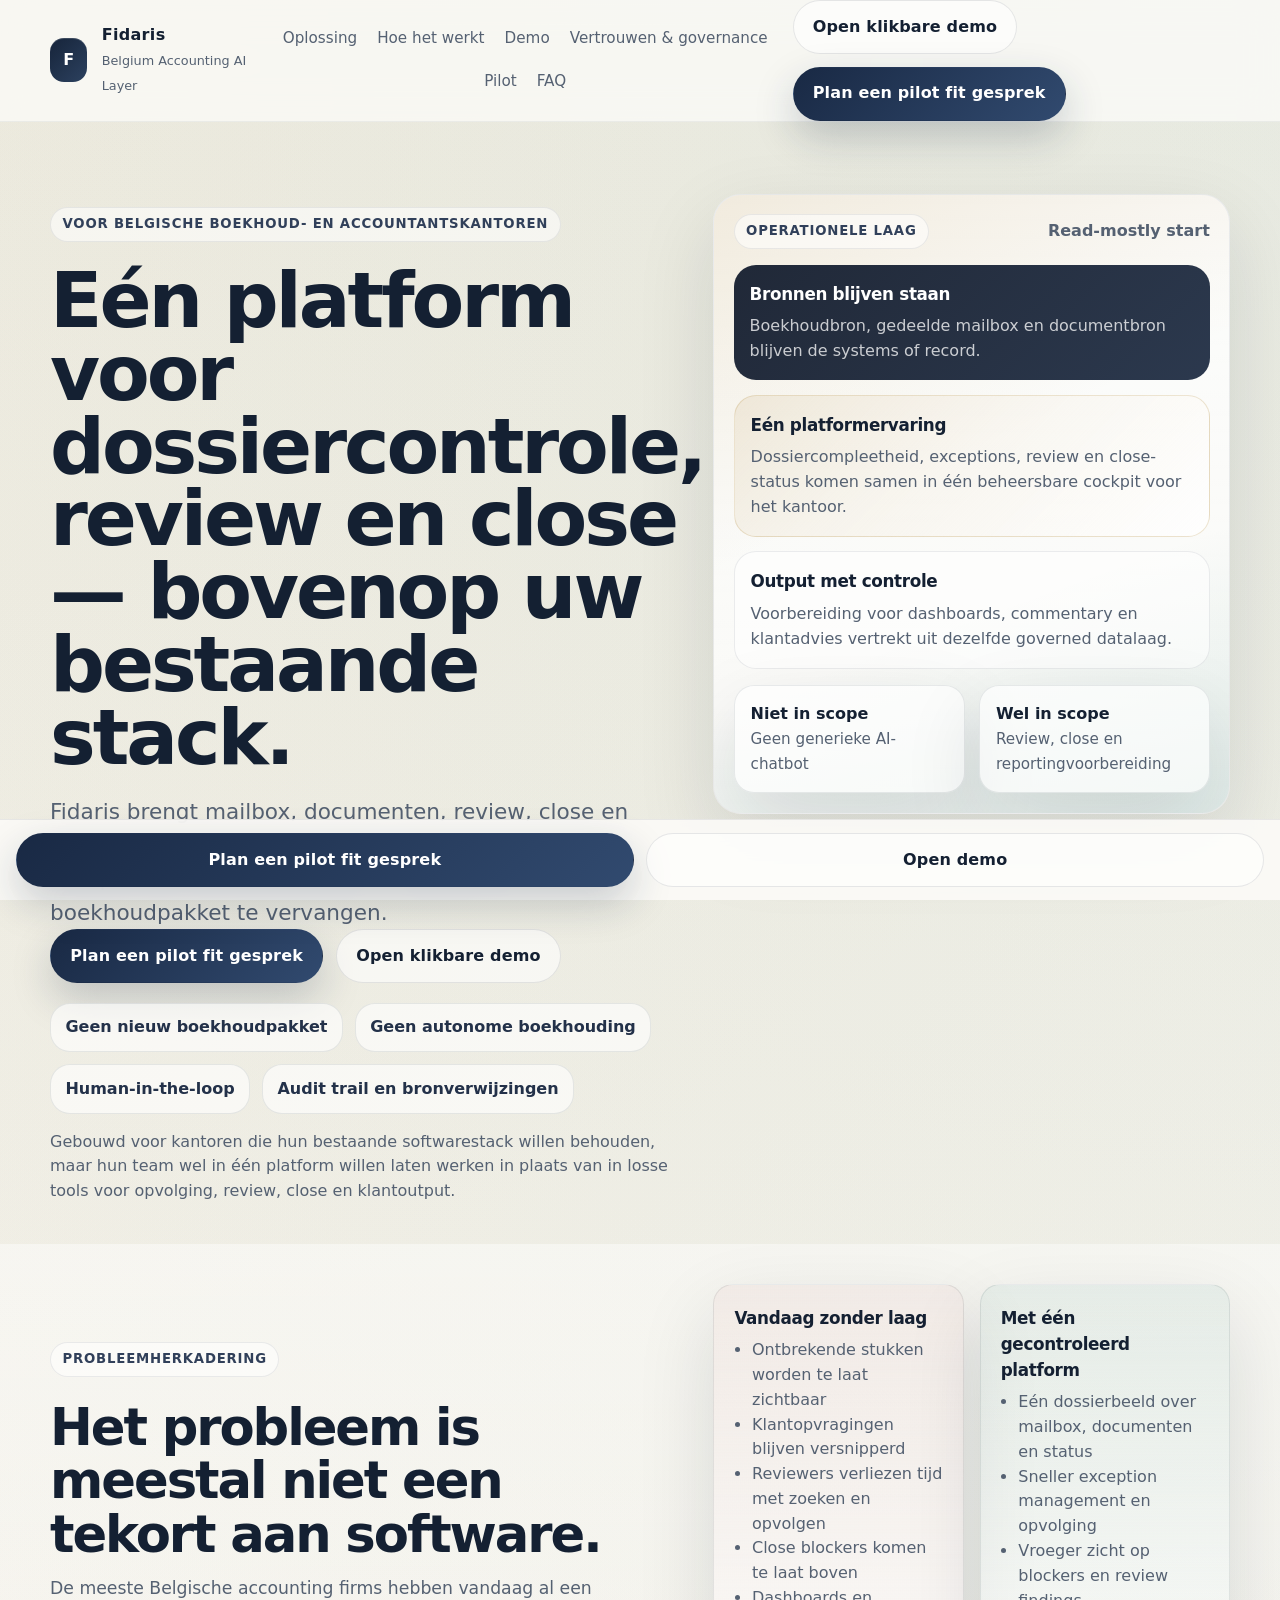
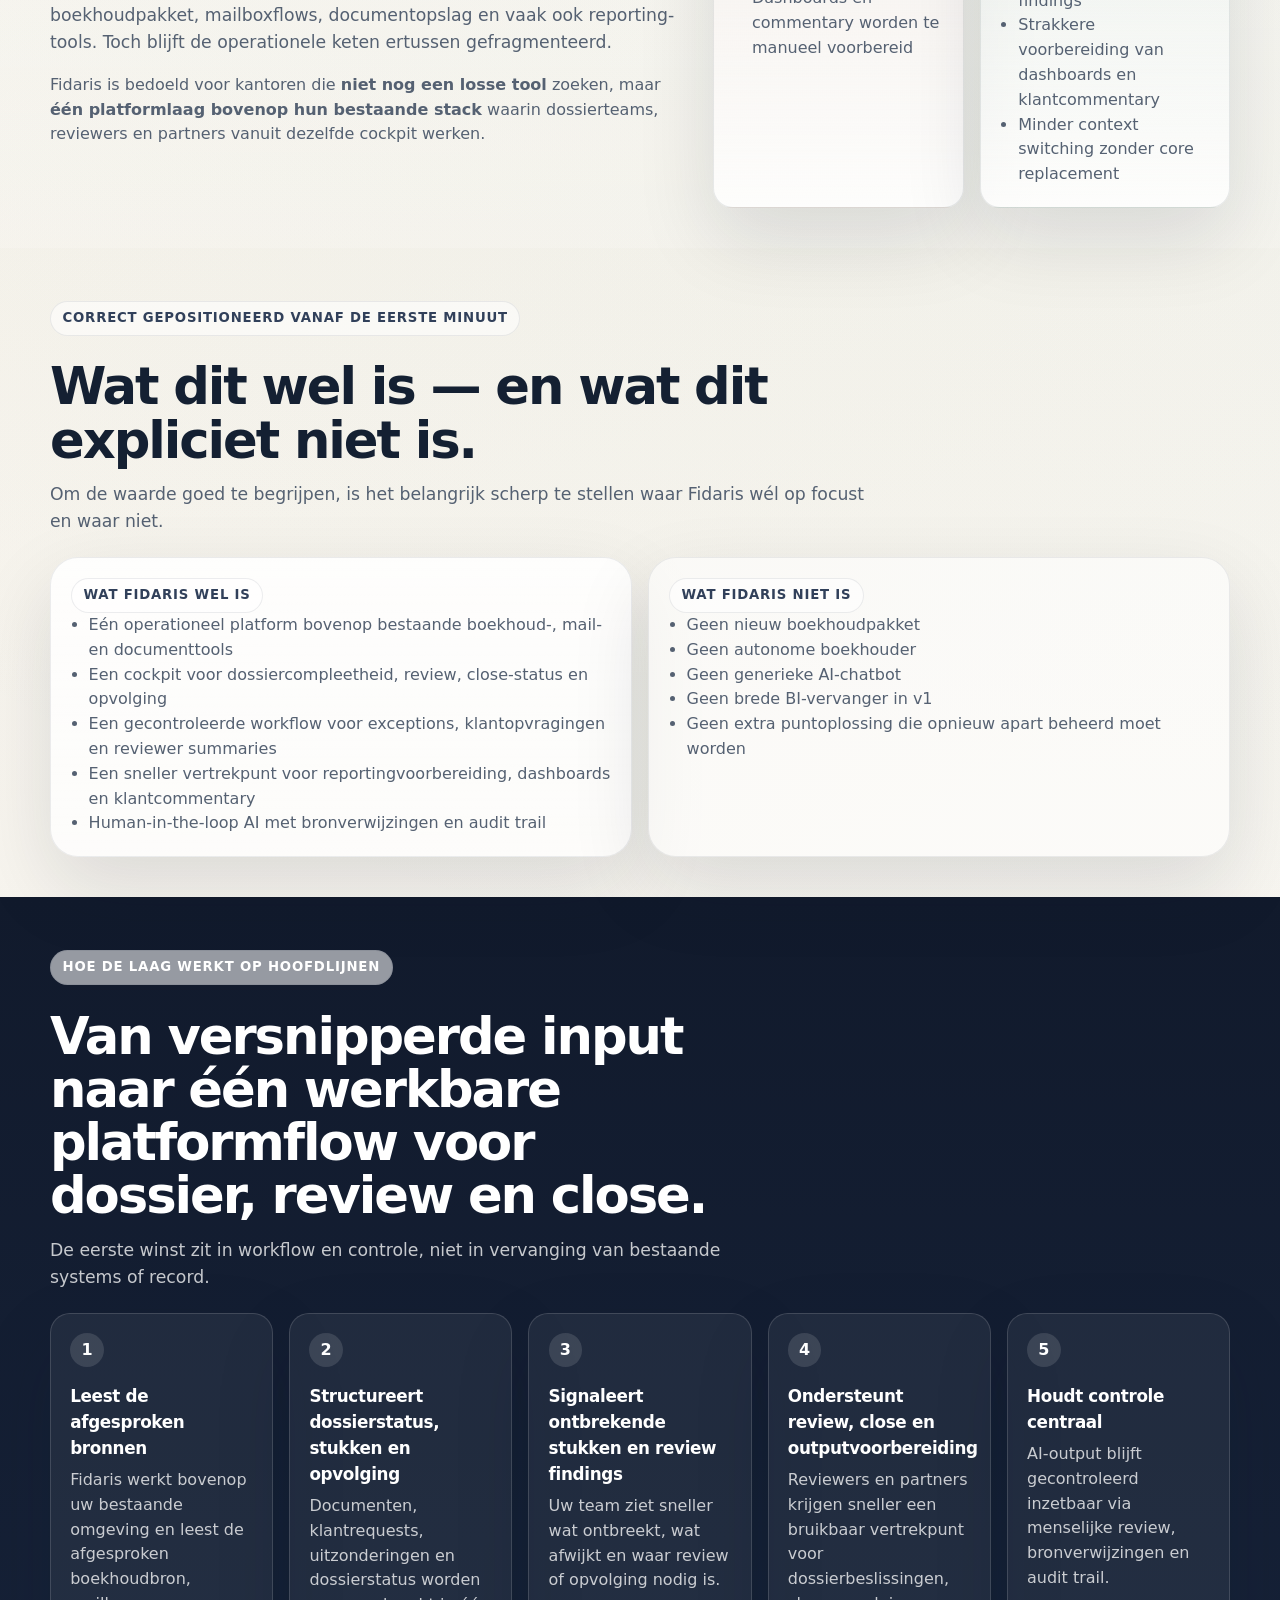
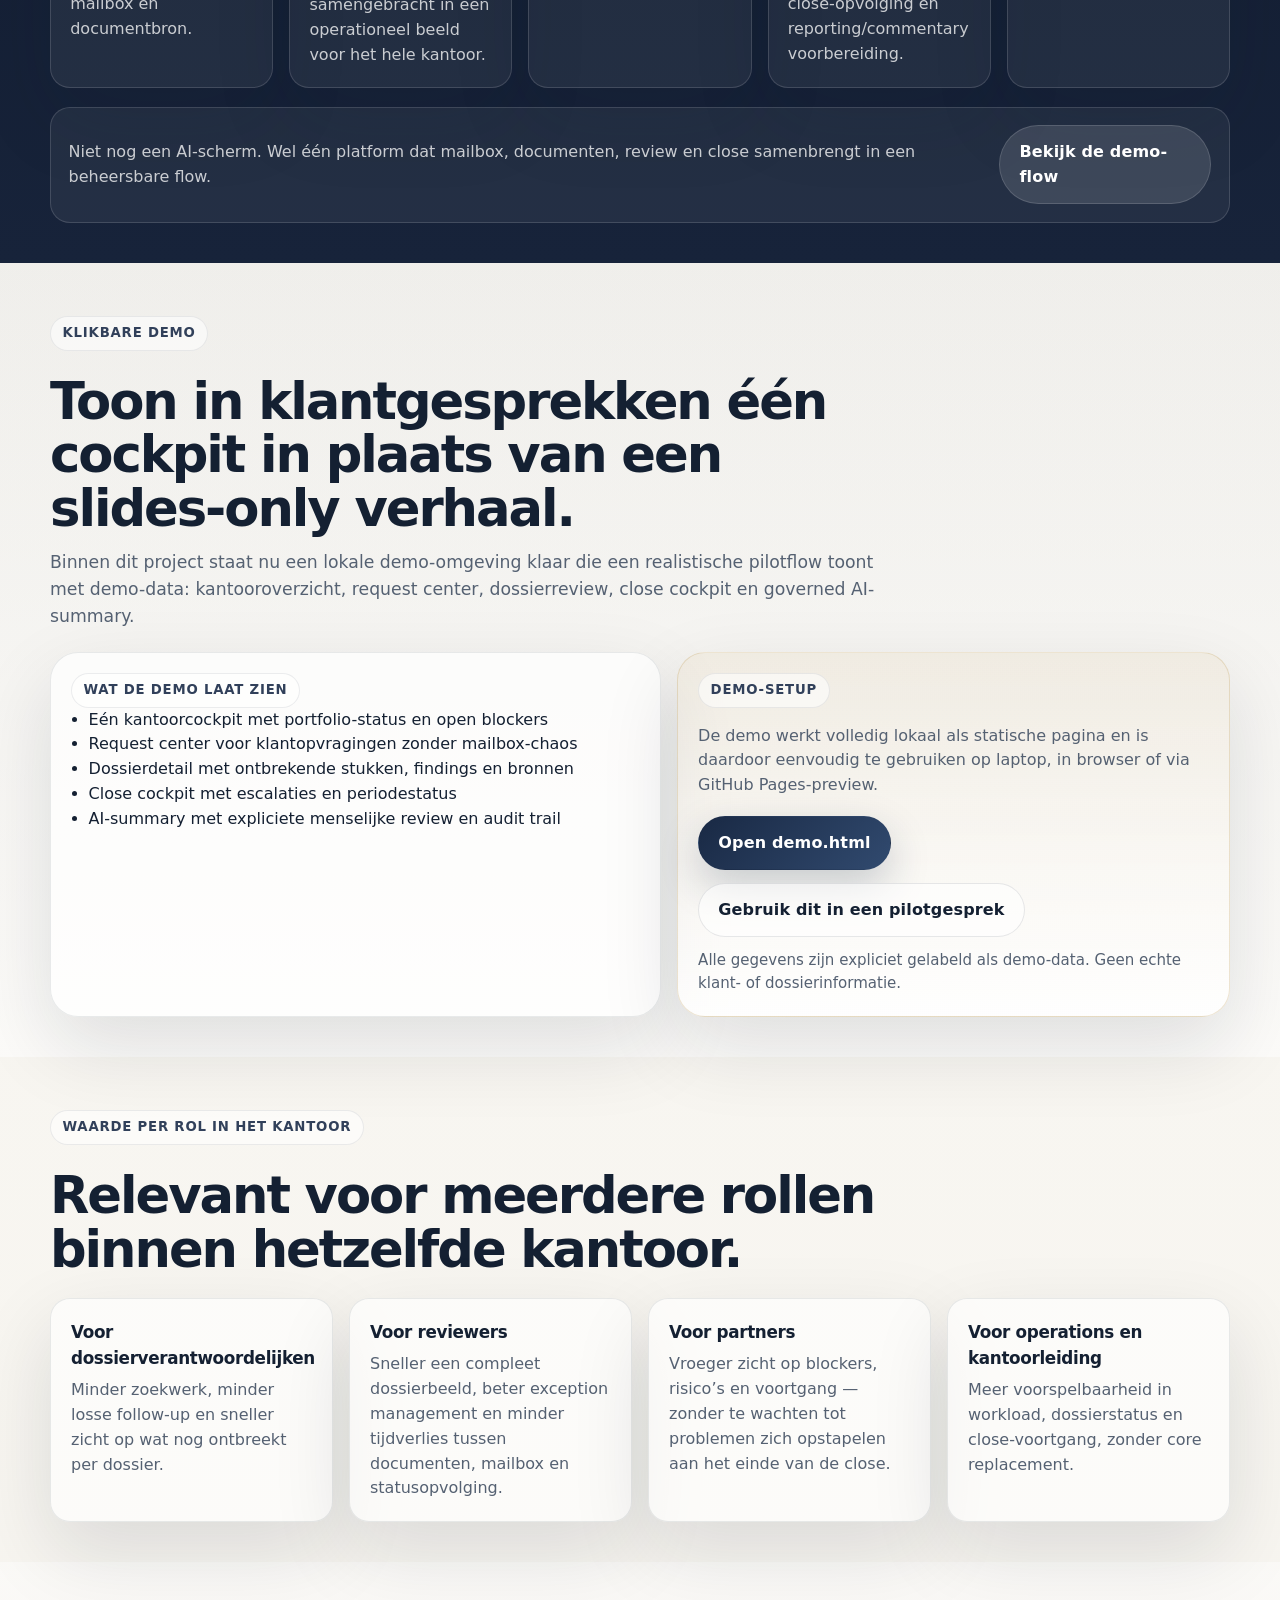
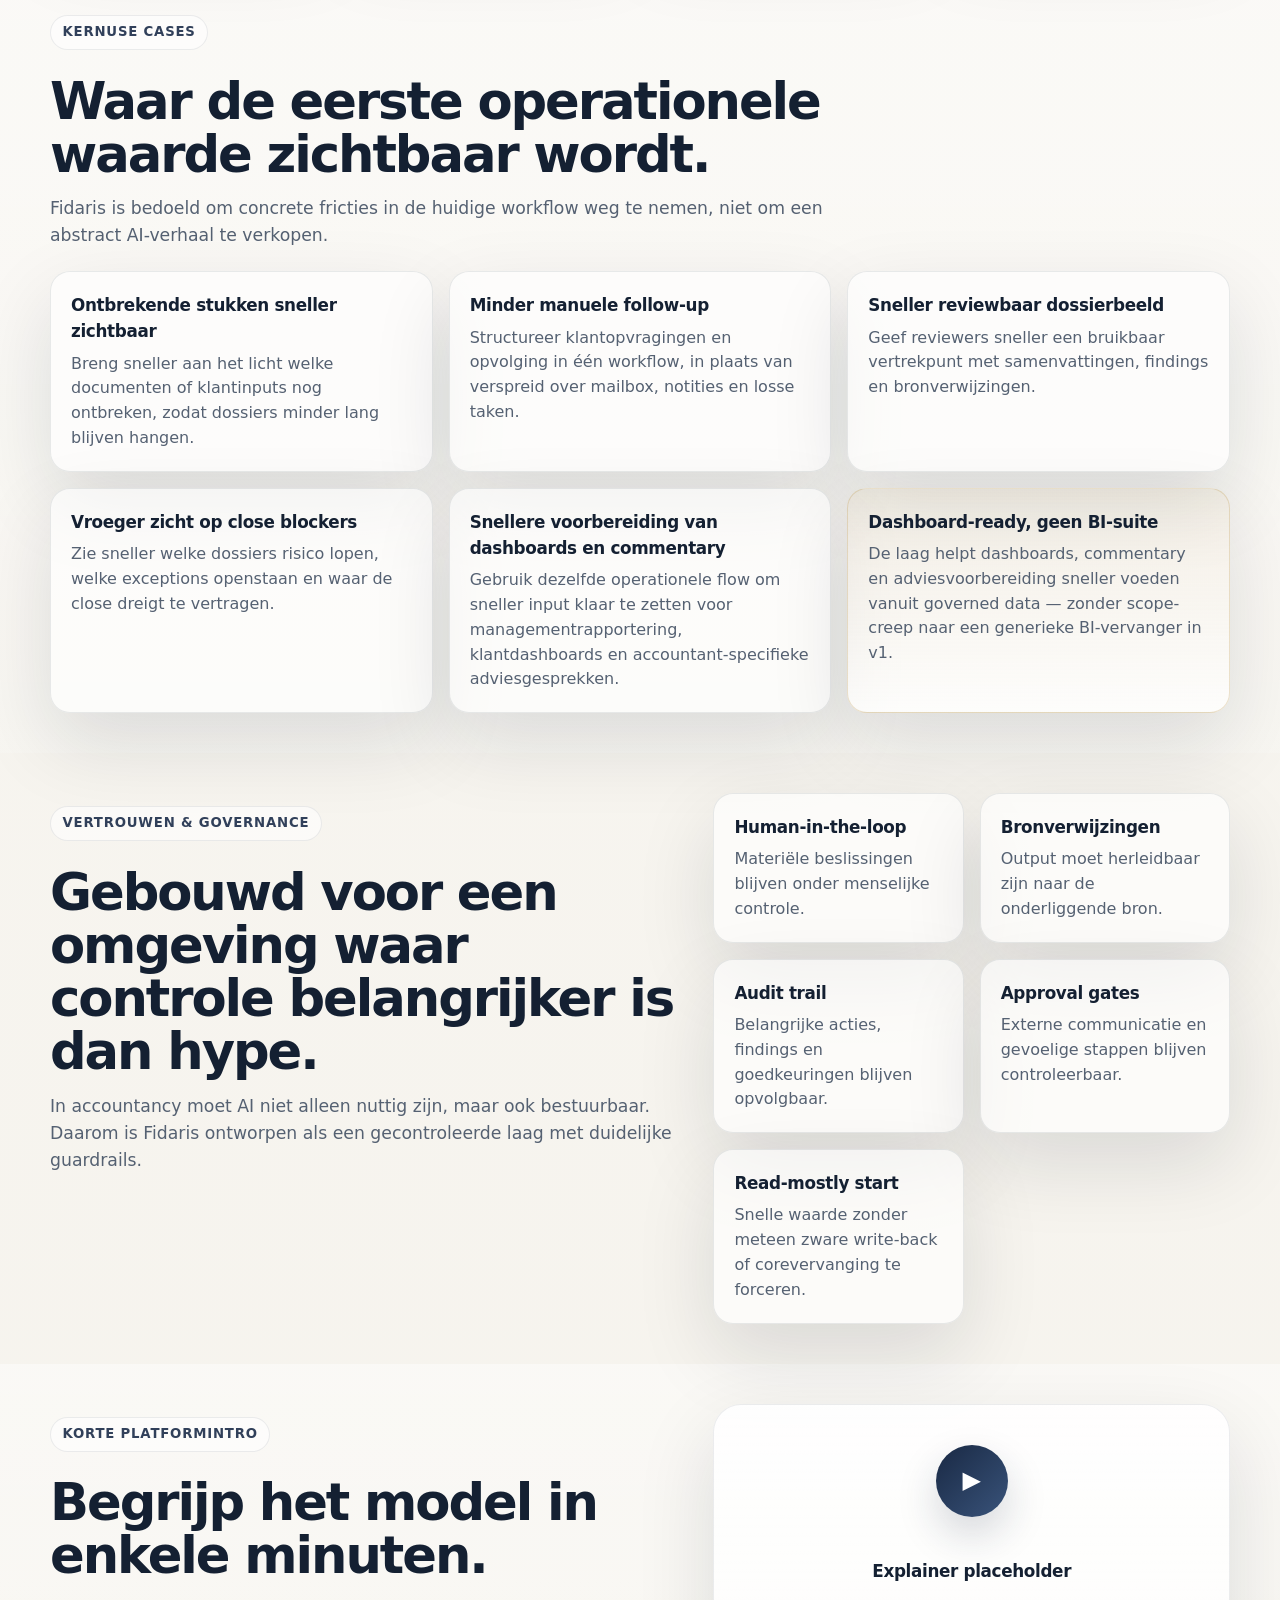
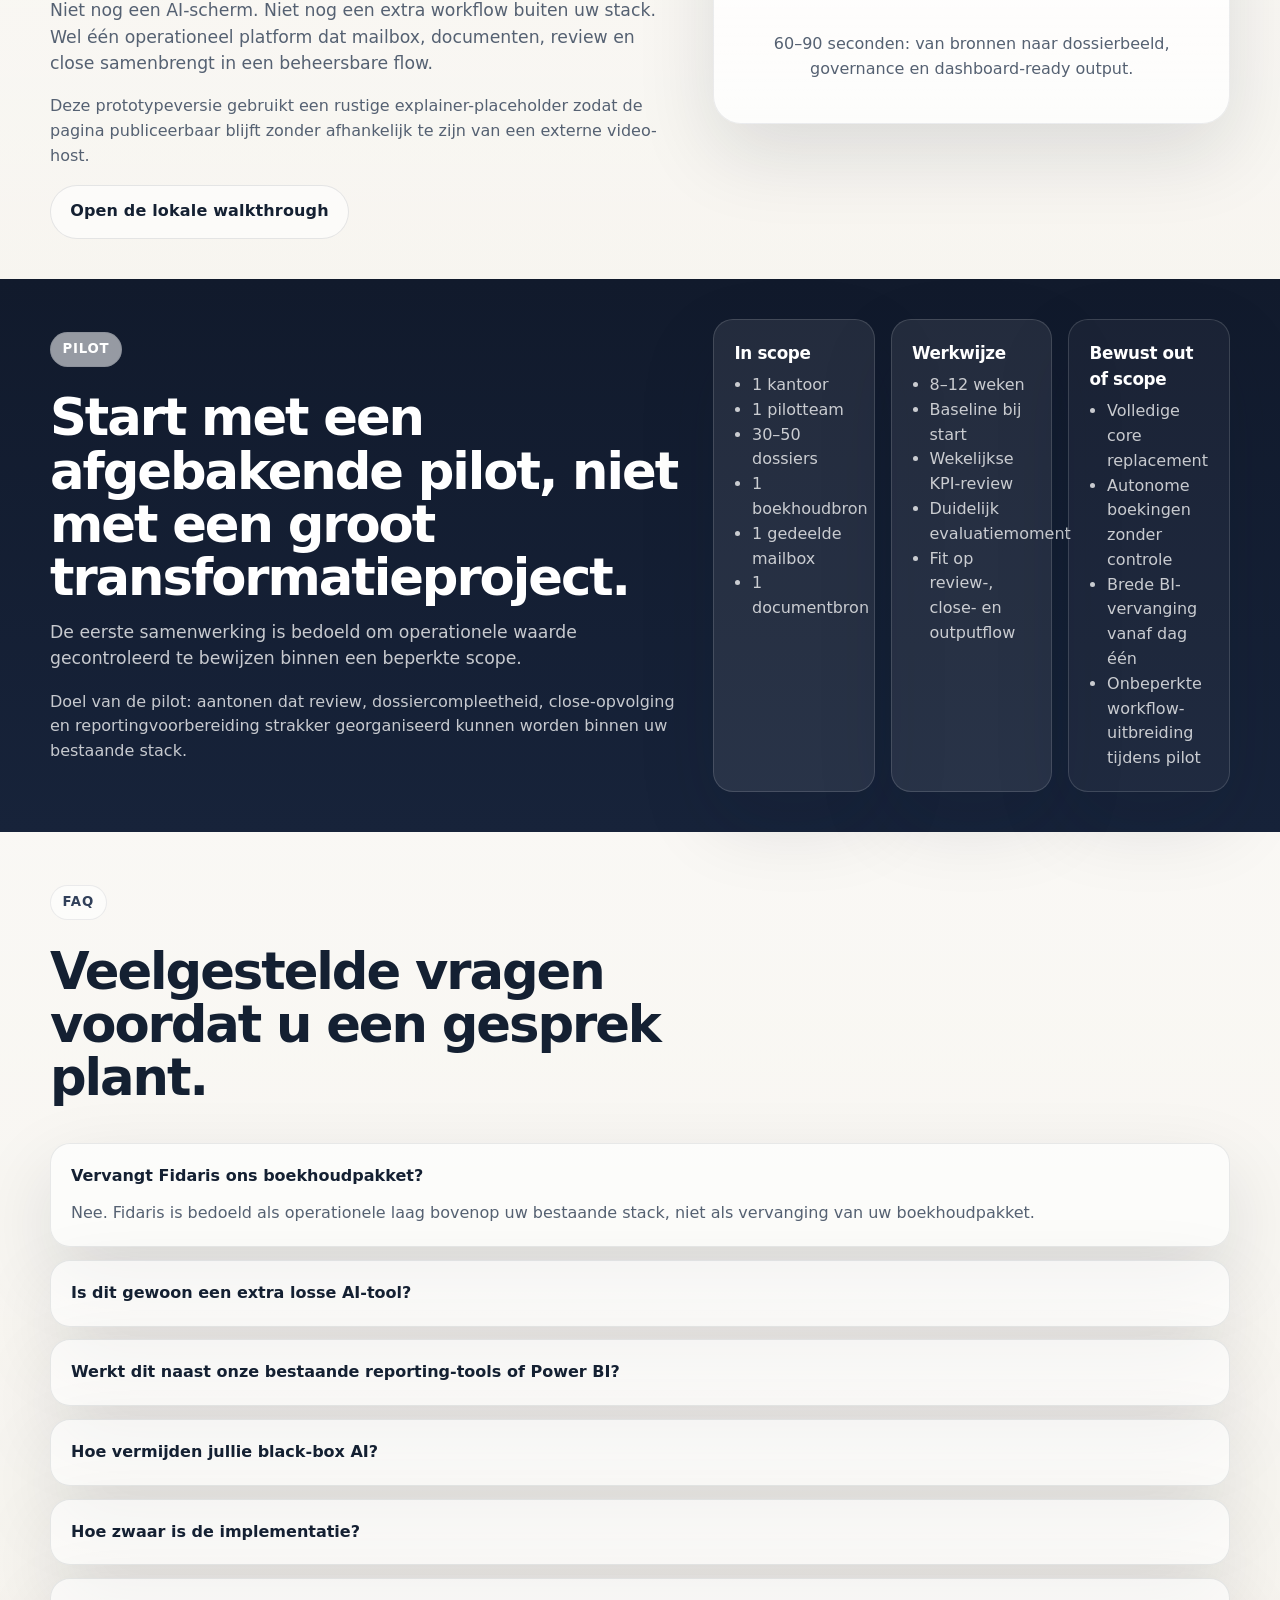
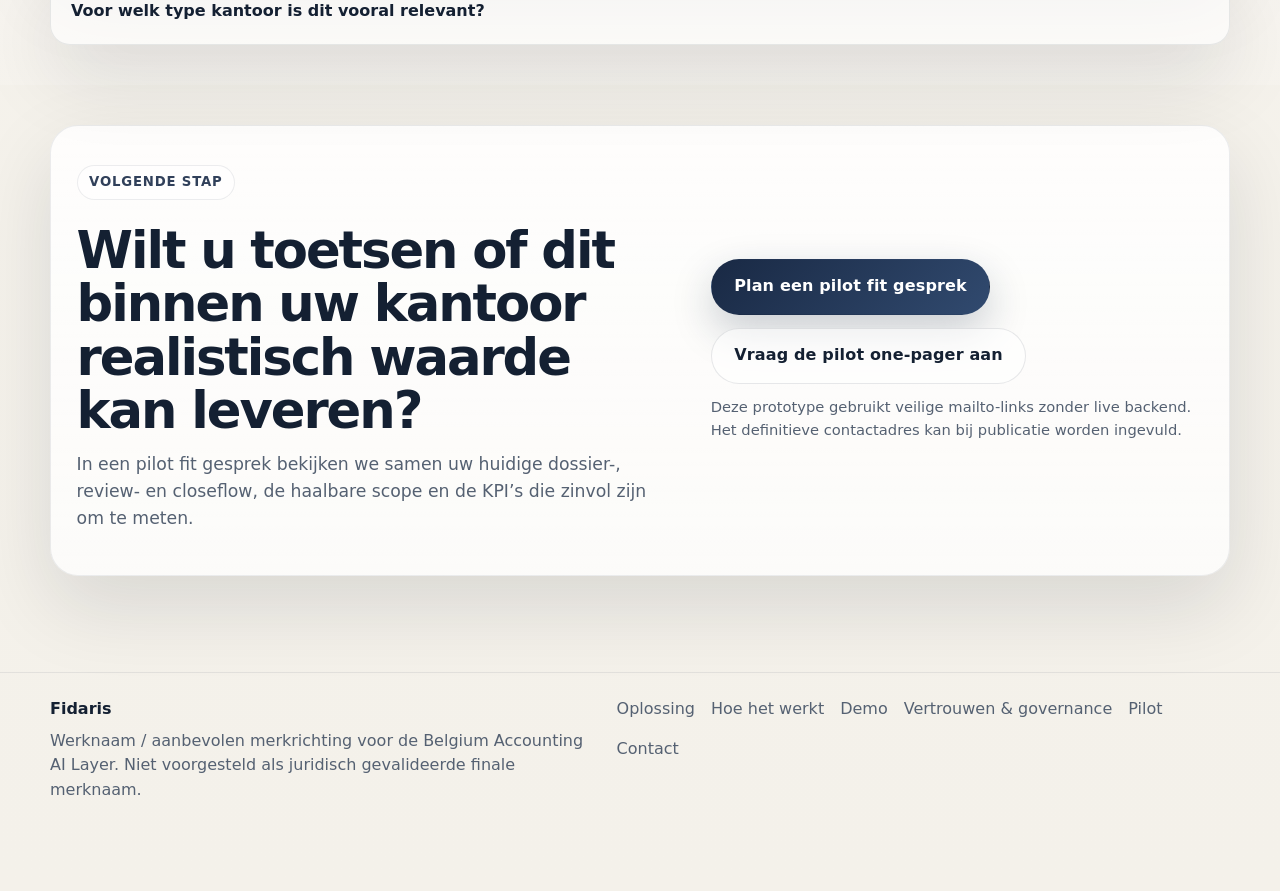
==== commit 06bf6261: "Add clickable demo environment for GitHub preview" ====
--- a/index.html
+++ b/index.html
@@ -3,8 +3,8 @@
 <head>
   <meta charset="UTF-8">
   <meta name="viewport" content="width=device-width, initial-scale=1.0">
-  <title>Fidaris — België Accounting AI Layer</title>
-  <meta name="description" content="Fidaris is de aanbevolen werknaam voor één gecontroleerde AI-laag bovenop de bestaande accounting stack van Belgische boekhoud- en accountantskantoren.">
+  <title>Fidaris — Eén platform voor Belgische boekhoudkantoren</title>
+  <meta name="description" content="Fidaris positioneert de Belgium Accounting AI Layer als één gecontroleerd platform voor Belgische boekhoud- en accountantskantoren: dossiercockpit, review, close en reportingvoorbereiding bovenop de bestaande stack.">
   <meta name="robots" content="noindex, nofollow, noarchive, nosnippet, noimageindex, notranslate">
   <meta name="theme-color" content="#0d1526">
   <link rel="stylesheet" href="styles.css">
@@ -23,12 +23,13 @@
         <nav class="site-nav" aria-label="Hoofdnavigatie">
           <a href="#oplossing">Oplossing</a>
           <a href="#werking">Hoe het werkt</a>
+          <a href="#demo">Demo</a>
           <a href="#governance">Vertrouwen &amp; governance</a>
           <a href="#pilot">Pilot</a>
           <a href="#faq">FAQ</a>
         </nav>
         <div class="header-cta-wrap">
-          <a class="button button-secondary" href="#werking">Bekijk hoe het werkt</a>
+          <a class="button button-secondary" href="demo.html">Open klikbare demo</a>
           <a class="button button-primary" href="#contact">Plan een pilot fit gesprek</a>
         </div>
       </div>
@@ -39,11 +40,11 @@
         <div class="container hero-grid">
           <div class="hero-copy">
             <p class="eyebrow">Voor Belgische boekhoud- en accountantskantoren</p>
-            <h1>Eén gecontroleerde AI-laag bovenop uw accounting stack.</h1>
-            <p class="hero-lead">Fidaris brengt mailbox, documenten, review, close en reportingvoorbereiding samen in één operationele workflow — zonder uw boekhoudpakket te vervangen.</p>
+            <h1>Eén platform voor dossiercontrole, review en close — bovenop uw bestaande stack.</h1>
+            <p class="hero-lead">Fidaris brengt mailbox, documenten, review, close en reportingvoorbereiding samen in één gecontroleerde cockpit voor het hele kantoor — zonder uw boekhoudpakket te vervangen.</p>
             <div class="hero-actions">
               <a class="button button-primary" href="#contact">Plan een pilot fit gesprek</a>
-              <a class="button button-secondary" href="#werking">Bekijk hoe het werkt</a>
+              <a class="button button-secondary" href="demo.html">Open klikbare demo</a>
             </div>
             <ul class="trust-strip" aria-label="Vertrouwenspunten">
               <li>Geen nieuw boekhoudpakket</li>
@@ -51,7 +52,7 @@
               <li>Human-in-the-loop</li>
               <li>Audit trail en bronverwijzingen</li>
             </ul>
-            <p class="hero-support">Gebouwd voor kantoren die hun bestaande softwarestack willen behouden, maar minder versnippering willen tussen dossieropvolging, review, close en klantoutput.</p>
+            <p class="hero-support">Gebouwd voor kantoren die hun bestaande softwarestack willen behouden, maar hun team wel in één platform willen laten werken in plaats van in losse tools voor opvolging, review, close en klantoutput.</p>
           </div>
           <div class="hero-panel card-premium">
             <div class="signal-row">
@@ -64,8 +65,8 @@
                 <p>Boekhoudbron, gedeelde mailbox en documentbron blijven de systems of record.</p>
               </article>
               <article class="mini-card accent-card">
-                <h2>Eén cockpit erboven</h2>
-                <p>Dossiercompleetheid, exceptions, review en close-status komen samen in één beheersbare flow.</p>
+                <h2>Eén platformervaring</h2>
+                <p>Dossiercompleetheid, exceptions, review en close-status komen samen in één beheersbare cockpit voor het kantoor.</p>
               </article>
               <article class="mini-card mini-card-outline">
                 <h2>Output met controle</h2>
@@ -92,7 +93,7 @@
             <p class="section-kicker">Probleemherkadering</p>
             <h2>Het probleem is meestal niet een tekort aan software.</h2>
             <p class="section-lead">De meeste Belgische accounting firms hebben vandaag al een boekhoudpakket, mailboxflows, documentopslag en vaak ook reporting-tools. Toch blijft de operationele keten ertussen gefragmenteerd.</p>
-            <p class="section-body">Fidaris is bedoeld voor kantoren die <strong>niet nog een losse tool</strong> zoeken, maar <strong>één platformlaag bovenop hun bestaande stack</strong>.</p>
+            <p class="section-body">Fidaris is bedoeld voor kantoren die <strong>niet nog een losse tool</strong> zoeken, maar <strong>één platformlaag bovenop hun bestaande stack</strong> waarin dossierteams, reviewers en partners vanuit dezelfde cockpit werken.</p>
           </div>
           <div class="comparison-grid">
             <article class="comparison-card comparison-card-warning">
@@ -106,7 +107,7 @@
               </ul>
             </article>
             <article class="comparison-card comparison-card-success">
-              <h3>Met één gecontroleerde laag</h3>
+              <h3>Met één gecontroleerd platform</h3>
               <ul>
                 <li>Eén dossierbeeld over mailbox, documenten en status</li>
                 <li>Sneller exception management en opvolging</li>
@@ -130,7 +131,7 @@
             <article class="value-card card-premium">
               <span class="card-tag">Wat Fidaris wel is</span>
               <ul>
-                <li>Eén operationele laag bovenop bestaande boekhoud-, mail- en documenttools</li>
+                <li>Eén operationeel platform bovenop bestaande boekhoud-, mail- en documenttools</li>
                 <li>Een cockpit voor dossiercompleetheid, review, close-status en opvolging</li>
                 <li>Een gecontroleerde workflow voor exceptions, klantopvragingen en reviewer summaries</li>
                 <li>Een sneller vertrekpunt voor reportingvoorbereiding, dashboards en klantcommentary</li>
@@ -155,7 +156,7 @@
         <div class="container">
           <div class="section-heading narrow light-copy">
             <p class="section-kicker">Hoe de laag werkt op hoofdlijnen</p>
-            <h2>Van versnipperde input naar één werkbare dossier- en closeflow.</h2>
+            <h2>Van versnipperde input naar één werkbare platformflow voor dossier, review en close.</h2>
             <p class="section-lead">De eerste winst zit in workflow en controle, niet in vervanging van bestaande systems of record.</p>
           </div>
           <div class="steps-grid">
@@ -167,7 +168,7 @@
             <article class="step-card">
               <span>2</span>
               <h3>Structureert dossierstatus, stukken en opvolging</h3>
-              <p>Documenten, klantrequests, uitzonderingen en dossierstatus worden samengebracht in één operationeel beeld.</p>
+              <p>Documenten, klantrequests, uitzonderingen en dossierstatus worden samengebracht in één operationeel beeld voor het hele kantoor.</p>
             </article>
             <article class="step-card">
               <span>3</span>
@@ -186,8 +187,39 @@
             </article>
           </div>
           <div class="micro-cta-bar">
-            <p>Niet nog een AI-scherm. Wel één operationele laag die mailbox, documenten, review en close samenbrengt in een beheersbare flow.</p>
-            <a class="button button-light" href="#pilot">Bekijk de pilotscope</a>
+            <p>Niet nog een AI-scherm. Wel één platform dat mailbox, documenten, review en close samenbrengt in een beheersbare flow.</p>
+            <a class="button button-light" href="#demo">Bekijk de demo-flow</a>
+          </div>
+        </div>
+      </section>
+
+      <section class="section section-demo" id="demo">
+        <div class="container">
+          <div class="section-heading">
+            <p class="section-kicker">Klikbare demo</p>
+            <h2>Toon in klantgesprekken één cockpit in plaats van een slides-only verhaal.</h2>
+            <p class="section-lead">Binnen dit project staat nu een lokale demo-omgeving klaar die een realistische pilotflow toont met demo-data: kantooroverzicht, request center, dossierreview, close cockpit en governed AI-summary.</p>
+          </div>
+          <div class="demo-teaser-grid">
+            <article class="demo-teaser-card card-premium">
+              <span class="card-tag">Wat de demo laat zien</span>
+              <ul>
+                <li>Eén kantoorcockpit met portfolio-status en open blockers</li>
+                <li>Request center voor klantopvragingen zonder mailbox-chaos</li>
+                <li>Dossierdetail met ontbrekende stukken, findings en bronnen</li>
+                <li>Close cockpit met escalaties en periodestatus</li>
+                <li>AI-summary met expliciete menselijke review en audit trail</li>
+              </ul>
+            </article>
+            <article class="demo-teaser-card demo-teaser-highlight">
+              <span class="card-tag">Demo-setup</span>
+              <p>De demo werkt volledig lokaal als statische pagina en is daardoor eenvoudig te gebruiken op laptop, in browser of via GitHub Pages-preview.</p>
+              <div class="demo-teaser-actions">
+                <a class="button button-primary" href="demo.html">Open demo.html</a>
+                <a class="button button-secondary" href="#contact">Gebruik dit in een pilotgesprek</a>
+              </div>
+              <p class="demo-footnote">Alle gegevens zijn expliciet gelabeld als demo-data. Geen echte klant- of dossierinformatie.</p>
+            </article>
           </div>
         </div>
       </section>
@@ -292,9 +324,9 @@
           <div>
             <p class="section-kicker">Korte platformintro</p>
             <h2>Begrijp het model in enkele minuten.</h2>
-            <p class="section-lead">Niet nog een AI-scherm. Niet nog een extra workflow buiten uw stack. Wel één operationele laag die mailbox, documenten, review en close samenbrengt in een beheersbare flow.</p>
+            <p class="section-lead">Niet nog een AI-scherm. Niet nog een extra workflow buiten uw stack. Wel één operationeel platform dat mailbox, documenten, review en close samenbrengt in een beheersbare flow.</p>
             <p class="section-body">Deze prototypeversie gebruikt een rustige explainer-placeholder zodat de pagina publiceerbaar blijft zonder afhankelijk te zijn van een externe video-host.</p>
-            <a class="button button-secondary" href="#contact">Vraag een korte walkthrough aan</a>
+            <a class="button button-secondary" href="demo.html">Open de lokale walkthrough</a>
           </div>
           <div class="video-placeholder card-premium" aria-label="Placeholder voor explainer video">
             <div class="video-play">▶</div>
@@ -407,6 +439,7 @@
         <div class="footer-links">
           <a href="#oplossing">Oplossing</a>
           <a href="#werking">Hoe het werkt</a>
+          <a href="#demo">Demo</a>
           <a href="#governance">Vertrouwen &amp; governance</a>
           <a href="#pilot">Pilot</a>
           <a href="#contact">Contact</a>
@@ -417,7 +450,7 @@
 
     <div class="sticky-mobile-cta">
       <a class="button button-primary" href="#contact">Plan een pilot fit gesprek</a>
-      <a class="button button-secondary" href="#werking">Bekijk hoe het werkt</a>
+      <a class="button button-secondary" href="demo.html">Open demo</a>
     </div>
   </div>
 </body>
--- a/styles.css
+++ b/styles.css
@@ -462,7 +462,8 @@
 .role-grid,
 .use-case-grid,
 .governance-grid,
-.pilot-card-grid {
+.pilot-card-grid,
+.demo-teaser-grid {
   display: grid;
   gap: 1rem;
 }
@@ -487,6 +488,10 @@
 
 .pilot-card-grid {
   grid-template-columns: repeat(3, minmax(0, 1fr));
+}
+
+.demo-teaser-grid {
+  grid-template-columns: minmax(0, 1.05fr) minmax(320px, 0.95fr);
 }
 
 .comparison-card,
@@ -495,15 +500,50 @@
 .use-case-card,
 .governance-card,
 .pilot-card,
-.faq-list details {
+.faq-list details,
+.demo-teaser-card {
   padding: 1.25rem;
 }
 
 .comparison-card ul,
 .value-card ul,
-.pilot-card ul {
+.pilot-card ul,
+.demo-teaser-card ul {
   margin: 0;
   padding-left: 1.1rem;
+}
+
+.section-demo {
+  background: linear-gradient(180deg, rgba(25, 41, 68, 0.04) 0%, rgba(255,255,255,0.56) 100%);
+}
+
+.demo-teaser-card {
+  border: 1px solid var(--line);
+  border-radius: var(--radius-lg);
+  background: rgba(255,255,255,0.68);
+  box-shadow: var(--shadow);
+}
+
+.demo-teaser-card p,
+.demo-footnote {
+  color: var(--muted);
+}
+
+.demo-teaser-highlight {
+  background: linear-gradient(180deg, rgba(185, 146, 71, 0.09) 0%, rgba(255,255,255,0.8) 100%);
+  border-color: rgba(185, 146, 71, 0.24);
+}
+
+.demo-teaser-actions {
+  display: flex;
+  gap: 0.8rem;
+  flex-wrap: wrap;
+  margin: 1.15rem 0 0.75rem;
+}
+
+.demo-footnote {
+  margin: 0;
+  font-size: 0.94rem;
 }
 
 .value-card.card-plain {
@@ -708,7 +748,8 @@
   .role-grid,
   .use-case-grid,
   .governance-grid,
-  .pilot-card-grid {
+  .pilot-card-grid,
+  .demo-teaser-grid {
     grid-template-columns: repeat(2, minmax(0, 1fr));
   }
 }
@@ -746,7 +787,8 @@
   .role-grid,
   .use-case-grid,
   .governance-grid,
-  .pilot-card-grid {
+  .pilot-card-grid,
+  .demo-teaser-grid {
     grid-template-columns: 1fr;
   }
 
@@ -757,7 +799,8 @@
   .role-grid,
   .use-case-grid,
   .governance-grid,
-  .pilot-card-grid {
+  .pilot-card-grid,
+  .demo-teaser-grid {
     display: grid;
   }
 
